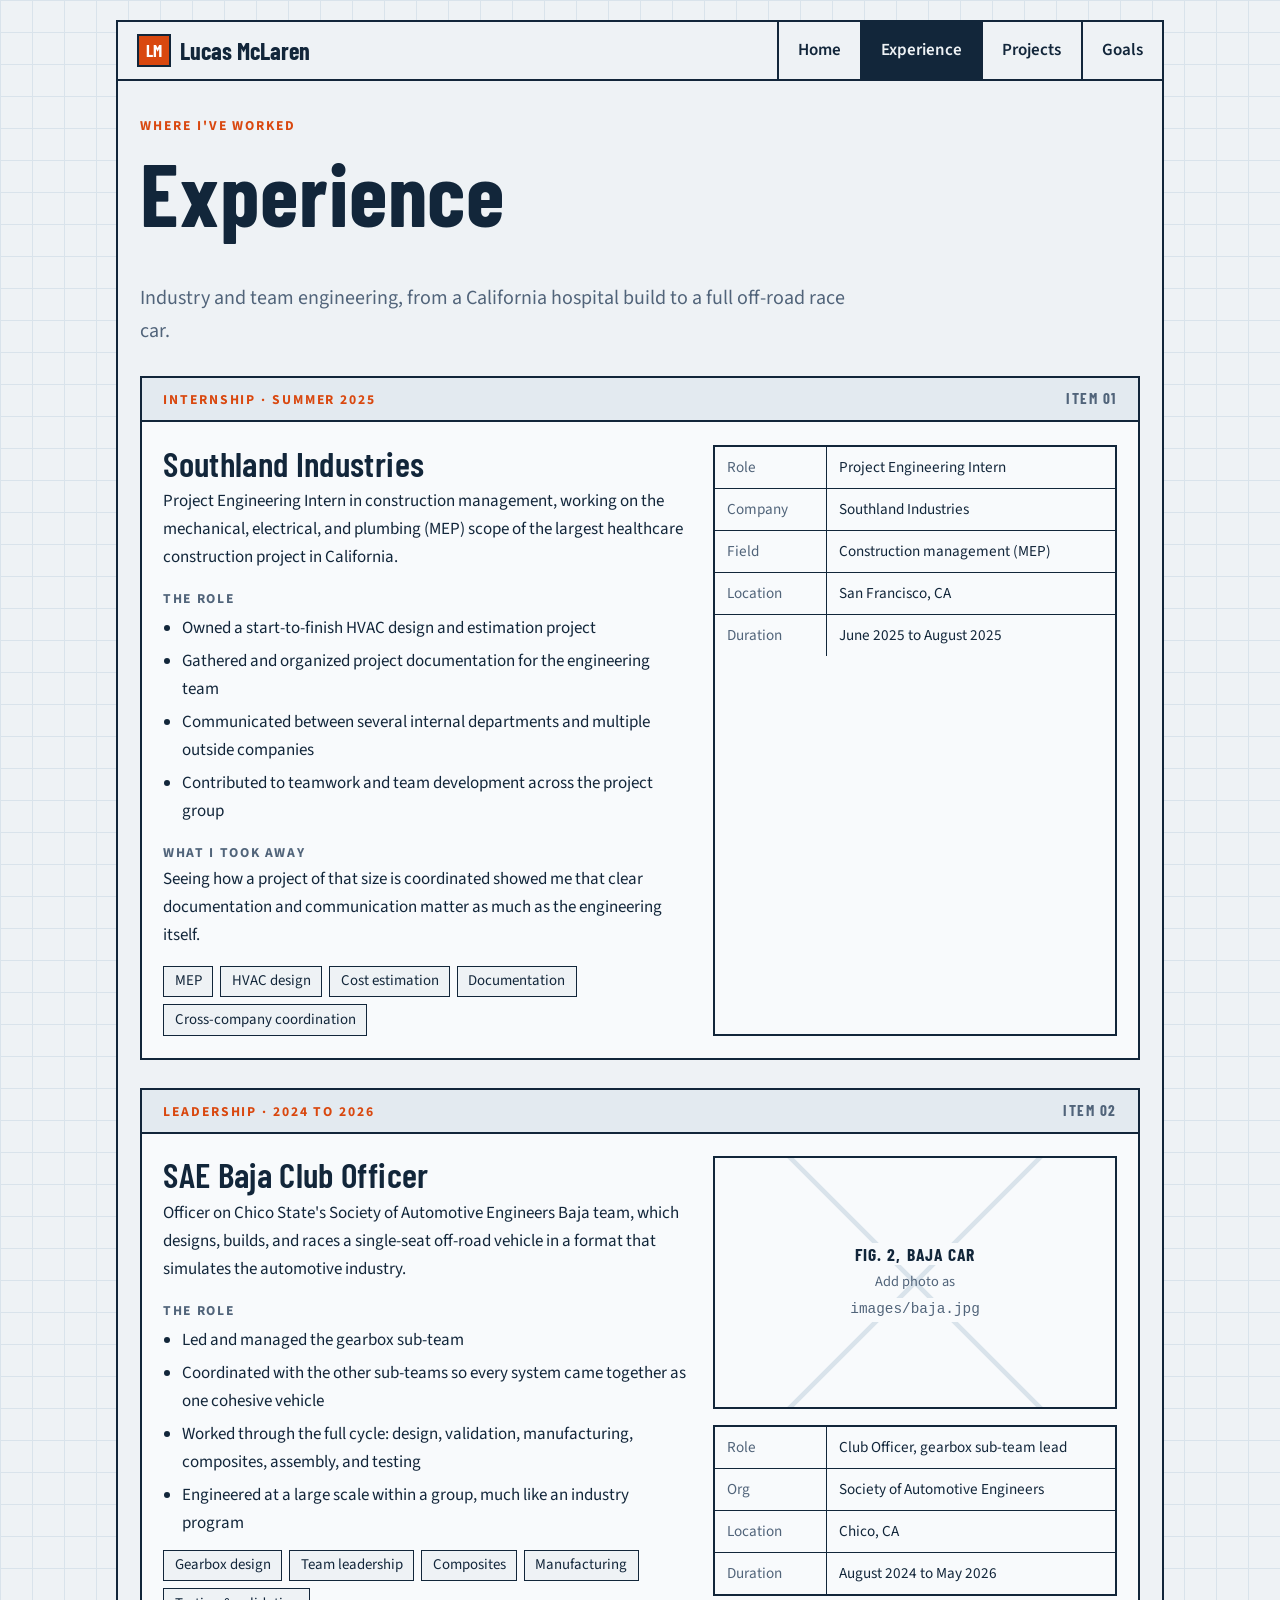
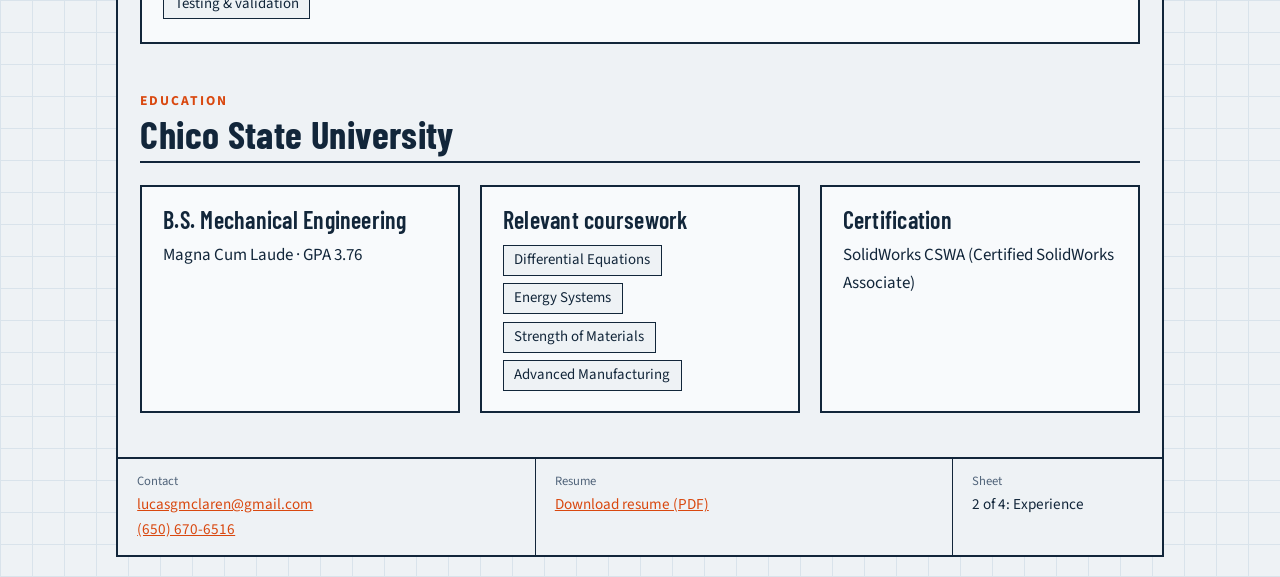
==== experience.html @ 58c28bf0 "Build portfolio site for GitHub Pages Unpack site to repo root, restructure pages to follow a hero/a" ====
<!DOCTYPE html>
<html lang="en">
<head>
<meta charset="utf-8">
<meta name="viewport" content="width=device-width, initial-scale=1">
<title>Experience | Lucas McLaren</title>
<meta name="description" content="Engineering experience of Lucas McLaren: Southland Industries project engineering internship and SAE Baja club officer.">
<link rel="preconnect" href="https://fonts.googleapis.com"><link rel="preconnect" href="https://fonts.gstatic.com" crossorigin>
<link href="https://fonts.googleapis.com/css2?family=Barlow+Condensed:wght@600;700&family=Source+Sans+3:wght@400;600;700&display=swap" rel="stylesheet">
<link rel="stylesheet" href="style.css">
</head>
<body><div class="sheet"><div class="frame">
<header class="top">
  <a class="brand" href="index.html"><span class="mark" aria-hidden="true">LM</span>Lucas McLaren</a>
  <nav aria-label="Main"><a href="index.html">Home</a><a href="experience.html" aria-current="page">Experience</a><a href="projects.html">Projects</a><a href="goals.html">Goals</a></nav>
</header>
<main>

<p class="eyebrow">Where I've worked</p>
<h1>Experience</h1>
<p class="lead">Industry and team engineering, from a California hospital build to a full off-road race car.</p>

<article class="entry">
  <div class="entry-head"><p class="eyebrow">Internship · Summer 2025</p><span class="no">ITEM 01</span></div>
  <div class="entry-body">
    <div>
      <h3>Southland Industries</h3>
      <p>Project Engineering Intern in construction management, working on the mechanical, electrical, and plumbing (MEP) scope of the largest healthcare construction project in California.</p>
      <p class="subhead">The role</p>
      <ul>
        <li>Owned a start-to-finish HVAC design and estimation project</li>
        <li>Gathered and organized project documentation for the engineering team</li>
        <li>Communicated between several internal departments and multiple outside companies</li>
        <li>Contributed to teamwork and team development across the project group</li>
      </ul>
      <p class="subhead">What I took away</p>
      <p>Seeing how a project of that size is coordinated showed me that clear documentation and communication matter as much as the engineering itself.</p>
      <ul class="chips"><li>MEP</li><li>HVAC design</li><li>Cost estimation</li><li>Documentation</li><li>Cross-company coordination</li></ul>
    </div>
    <dl class="titleblock">
      <div><dt>Role</dt><dd>Project Engineering Intern</dd></div>
      <div><dt>Company</dt><dd>Southland Industries</dd></div>
      <div><dt>Field</dt><dd>Construction management (MEP)</dd></div>
      <div><dt>Location</dt><dd>San Francisco, CA</dd></div>
      <div><dt>Duration</dt><dd>June 2025 to August 2025</dd></div>
    </dl>
  </div>
</article>

<article class="entry">
  <div class="entry-head"><p class="eyebrow">Leadership · 2024 to 2026</p><span class="no">ITEM 02</span></div>
  <div class="entry-body">
    <div>
      <h3>SAE Baja Club Officer</h3>
      <p>Officer on Chico State's Society of Automotive Engineers Baja team, which designs, builds, and races a single-seat off-road vehicle in a format that simulates the automotive industry.</p>
      <p class="subhead">The role</p>
      <ul>
        <li>Led and managed the gearbox sub-team</li>
        <li>Coordinated with the other sub-teams so every system came together as one cohesive vehicle</li>
        <li>Worked through the full cycle: design, validation, manufacturing, composites, assembly, and testing</li>
        <li>Engineered at a large scale within a group, much like an industry program</li>
      </ul>
      <ul class="chips"><li>Gearbox design</li><li>Team leadership</li><li>Composites</li><li>Manufacturing</li><li>Testing &amp; validation</li></ul>
    </div>
    <div>
      <figure class="fig wide">
        <img src="images/baja.jpg" alt="Chico State SAE Baja vehicle" onerror="this.closest('figure').classList.add('missing')">
        <figcaption class="empty"><b>FIG. 2, BAJA CAR</b>Add photo as <code>images/baja.jpg</code></figcaption>
      </figure>
      <dl class="titleblock" style="margin-top:1rem">
        <div><dt>Role</dt><dd>Club Officer, gearbox sub-team lead</dd></div>
        <div><dt>Org</dt><dd>Society of Automotive Engineers</dd></div>
        <div><dt>Location</dt><dd>Chico, CA</dd></div>
        <div><dt>Duration</dt><dd>August 2024 to May 2026</dd></div>
      </dl>
    </div>
  </div>
</article>

<section>
  <div class="section-head"><p class="eyebrow">Education</p><h2>Chico State University</h2></div>
  <div class="cols">
    <div class="card"><h3>B.S. Mechanical Engineering</h3><p>Magna Cum Laude · GPA 3.76</p></div>
    <div class="card"><h3>Relevant coursework</h3><ul class="chips"><li>Differential Equations</li><li>Energy Systems</li><li>Strength of Materials</li><li>Advanced Manufacturing</li></ul></div>
    <div class="card"><h3>Certification</h3><p>SolidWorks CSWA (Certified SolidWorks Associate)</p></div>
  </div>
</section>

</main>
<footer class="block">
  <div><small>Contact</small><a href="mailto:lucasgmclaren@gmail.com">lucasgmclaren@gmail.com</a><br><a href="tel:+16506706516">(650) 670-6516</a></div>
  <div><small>Resume</small><a href="assets/Lucas_McLaren_Resume_2026.pdf" download>Download resume (PDF)</a></div>
  <div><small>Sheet</small>2 of 4: Experience</div>
</footer>
</div></div></body>
</html>
---- style.css ----
/* Lucas McLaren portfolio: drafting-sheet theme */
:root{
  --paper:#eef2f5; --grid:#d9e3eb; --ink:#12263a; --muted:#51647a;
  --accent:#d9480f; --accent-ink:#ffffff; --line:#12263a; --panel:#f8fafc; --soft:#e3eaf0;
}
@media (prefers-color-scheme: dark){
  :root{--paper:#0f1c2b; --grid:#172a3d; --ink:#e6edf4; --muted:#9db0c4;
    --accent:#ff8a4c; --accent-ink:#10202f; --line:#6f8aa6; --panel:#14263a; --soft:#1a3149;}
}
*{box-sizing:border-box}
html{scroll-behavior:smooth}
body{
  margin:0; color:var(--ink); background-color:var(--paper);
  background-image:linear-gradient(var(--grid) 1px,transparent 1px),linear-gradient(90deg,var(--grid) 1px,transparent 1px);
  background-size:32px 32px;
  font:17px/1.65 "Source Sans 3","Segoe UI",system-ui,sans-serif;
}
img{max-width:100%;display:block}
h1,h2,h3{font-family:"Barlow Condensed","Arial Narrow",Impact,sans-serif;line-height:1.05;margin:0 0 .5em;letter-spacing:.01em}
h1{font-size:clamp(3rem,9vw,5.5rem);font-weight:700}
h2{font-size:clamp(1.8rem,4vw,2.4rem);font-weight:700}
h3{font-size:1.5rem;font-weight:600}
p{margin:0 0 1em}
a{color:var(--accent)}
a:focus-visible,button:focus-visible{outline:3px solid var(--accent);outline-offset:3px}

/* Sheet frame */
.sheet{max-width:1080px;margin:1.25rem auto;padding:0 1rem}
.frame{background:var(--paper);border:2px solid var(--line)}
header.top{display:flex;flex-wrap:wrap;justify-content:space-between;align-items:stretch;border-bottom:2px solid var(--line)}
header.top .brand{display:flex;align-items:center;gap:.6rem;font:700 1.5rem "Barlow Condensed",Impact,sans-serif;padding:.6rem 1.2rem;text-decoration:none;color:var(--ink)}
.mark{display:inline-grid;place-items:center;width:2.1rem;height:2.1rem;border:2px solid var(--line);background:var(--accent);color:var(--accent-ink);font-size:1.05rem;letter-spacing:.02em}
nav{display:flex;flex-wrap:wrap}
nav a{display:flex;align-items:center;padding:.9rem 1.2rem;text-decoration:none;color:var(--ink);border-left:2px solid var(--line);font-weight:600}
nav a:hover{background:var(--soft)}
nav a[aria-current="page"]{background:var(--ink);color:var(--paper)}
main{padding:2.25rem 1.4rem 2.75rem}

/* Labels */
.eyebrow{font:700 .85rem/1.3 "Source Sans 3",system-ui,sans-serif;letter-spacing:.14em;text-transform:uppercase;color:var(--accent);margin:0 0 .7rem}
.lead{font-size:1.25rem;max-width:36em;color:var(--muted)}

/* Hero */
.hero{display:grid;gap:2.25rem;grid-template-columns:1.45fr 1fr;align-items:start}
.badges{display:flex;flex-wrap:wrap;gap:.5rem;padding:0;margin:1.2rem 0 0;list-style:none}
.badges li{border:2px solid var(--line);background:var(--panel);padding:.25rem .75rem;font-weight:600;font-size:.95rem}
.stats{display:grid;grid-template-columns:repeat(3,1fr);margin-top:1.6rem;border:2px solid var(--line);background:var(--panel)}
.stat{padding:.9rem 1rem;border-right:1px solid var(--line)}
.stat:last-child{border-right:0}
.stat small{display:block;color:var(--muted);font-size:.85rem;text-transform:uppercase;letter-spacing:.08em}
.stat strong{display:block;font:700 2rem/1.1 "Barlow Condensed",Impact,sans-serif}
.actions{display:flex;flex-wrap:wrap;gap:.7rem;margin-top:1.6rem}
.btn{display:inline-block;padding:.7rem 1.3rem;background:var(--accent);color:var(--accent-ink);font-weight:700;text-decoration:none;border:2px solid var(--line)}
.btn:hover{background:var(--ink);color:var(--paper)}
.btn.ghost{background:var(--panel);color:var(--ink)}
.btn.ghost:hover{background:var(--ink);color:var(--paper)}

/* Figures: photo if present, labeled drafting frame if not */
figure.fig{margin:0;border:2px solid var(--line);background:var(--panel);position:relative;overflow:hidden}
figure.fig img{width:100%;height:100%;object-fit:cover}
figure.fig.portrait{aspect-ratio:4/5}
figure.fig.wide{aspect-ratio:16/10}
figure.fig .empty{display:none}
figure.fig.missing img{display:none}
figure.fig.missing .empty{position:absolute;inset:0;display:flex;flex-direction:column;align-items:center;justify-content:center;gap:.3rem;text-align:center;color:var(--muted);font-size:.9rem;padding:1rem;
  background-image:linear-gradient(45deg,transparent 49.4%,var(--grid) 49.6%,var(--grid) 50.4%,transparent 50.6%),linear-gradient(-45deg,transparent 49.4%,var(--grid) 49.6%,var(--grid) 50.4%,transparent 50.6%)}
figure.fig.missing .empty b{font:700 1.1rem "Barlow Condensed",Impact,sans-serif;color:var(--ink);letter-spacing:.06em;background:var(--panel);padding:0 .4rem}
figure.fig.missing .empty code{background:var(--panel);padding:0 .4rem}
.fig-row{display:grid;grid-template-columns:1fr 1fr;gap:1rem}

/* Sections */
section{margin-top:3rem}
.section-head{border-bottom:2px solid var(--line);padding-bottom:.4rem;margin-bottom:1.4rem}
.section-head h2{margin:0}
.section-head .eyebrow{margin-bottom:.3rem}
.prose{max-width:46em}
.prose p{font-size:1.05rem}
.cols{display:grid;gap:1.25rem;grid-template-columns:repeat(auto-fit,minmax(260px,1fr))}
.card{border:2px solid var(--line);background:var(--panel);padding:1.2rem 1.3rem}
.card h3{margin-bottom:.6rem}
ul{padding-left:1.2rem;margin:.4rem 0}
li{margin:.3rem 0}
.chips{display:flex;flex-wrap:wrap;gap:.45rem;padding:0;margin:.8rem 0 0;list-style:none}
.chips li{border:1.5px solid var(--line);padding:.15rem .65rem;background:var(--paper);margin:0;font-size:.93rem}
.interests{margin-top:1.4rem}

/* Project / role entries */
.entry{border:2px solid var(--line);background:var(--panel);margin-top:1.75rem}
.entry-head{display:flex;flex-wrap:wrap;justify-content:space-between;align-items:baseline;gap:.5rem 1rem;padding:.7rem 1.3rem;border-bottom:2px solid var(--line);background:var(--soft)}
.entry-head .eyebrow{margin:0}
.entry-head .no{font:700 .95rem "Barlow Condensed",Impact,sans-serif;color:var(--muted);letter-spacing:.1em}
.entry-body{display:grid;grid-template-columns:1.3fr 1fr;gap:1.6rem;padding:1.4rem 1.3rem}
.entry-body.solo{grid-template-columns:1fr}
.entry h3{font-size:clamp(1.7rem,3.5vw,2.2rem);margin-bottom:.35rem}
.award{display:inline-block;background:var(--accent);color:var(--accent-ink);font-weight:700;font-size:.85rem;letter-spacing:.06em;text-transform:uppercase;padding:.15rem .6rem;border:2px solid var(--line);margin-bottom:.8rem}
.subhead{font:700 .85rem "Source Sans 3",system-ui,sans-serif;letter-spacing:.12em;text-transform:uppercase;color:var(--muted);margin:1.1rem 0 .2rem}

/* Key-value block (title block) */
.titleblock{border:2px solid var(--line);background:var(--panel);font-size:.95rem;margin:0}
.titleblock div{display:grid;grid-template-columns:7rem 1fr;border-bottom:1px solid var(--line)}
.titleblock div:last-child{border-bottom:0}
.titleblock dt,.titleblock dd{margin:0;padding:.5rem .7rem}
.titleblock dt{color:var(--muted);border-right:1px solid var(--line)}

/* Contact band */
.connect{border:2px solid var(--line);background:var(--ink);color:var(--paper);padding:2rem 1.6rem}
.connect h2{color:var(--paper)}
.connect p{color:var(--paper);opacity:.85;max-width:40em}
.connect .btn.ghost{background:transparent;color:var(--paper);border-color:var(--paper)}
.connect .btn.ghost:hover{background:var(--paper);color:var(--ink)}

footer.block{display:grid;grid-template-columns:2fr 2fr 1fr;border-top:2px solid var(--line);font-size:.95rem}
footer.block div{padding:.8rem 1.2rem;border-right:1px solid var(--line)}
footer.block div:last-child{border-right:0}
footer.block small{display:block;color:var(--muted)}

@media (max-width:820px){
  .hero,.entry-body{grid-template-columns:1fr}
  .hero figure{max-width:340px}
}
@media (max-width:760px){
  main{padding:1.6rem 1rem 2rem}
  header.top .brand{width:100%}
  nav{width:100%}
  nav a{border-left:0;border-top:2px solid var(--line);flex:1;justify-content:center;padding:.75rem .5rem}
  nav a+a{border-left:2px solid var(--line)}
  .stats{grid-template-columns:1fr}
  .stat{border-right:0;border-bottom:1px solid var(--line)}
  .stat:last-child{border-bottom:0}
  .fig-row{grid-template-columns:1fr}
  footer.block{grid-template-columns:1fr}
  footer.block div{border-right:0;border-bottom:1px solid var(--line)}
}
@media (prefers-reduced-motion:reduce){html{scroll-behavior:auto}}
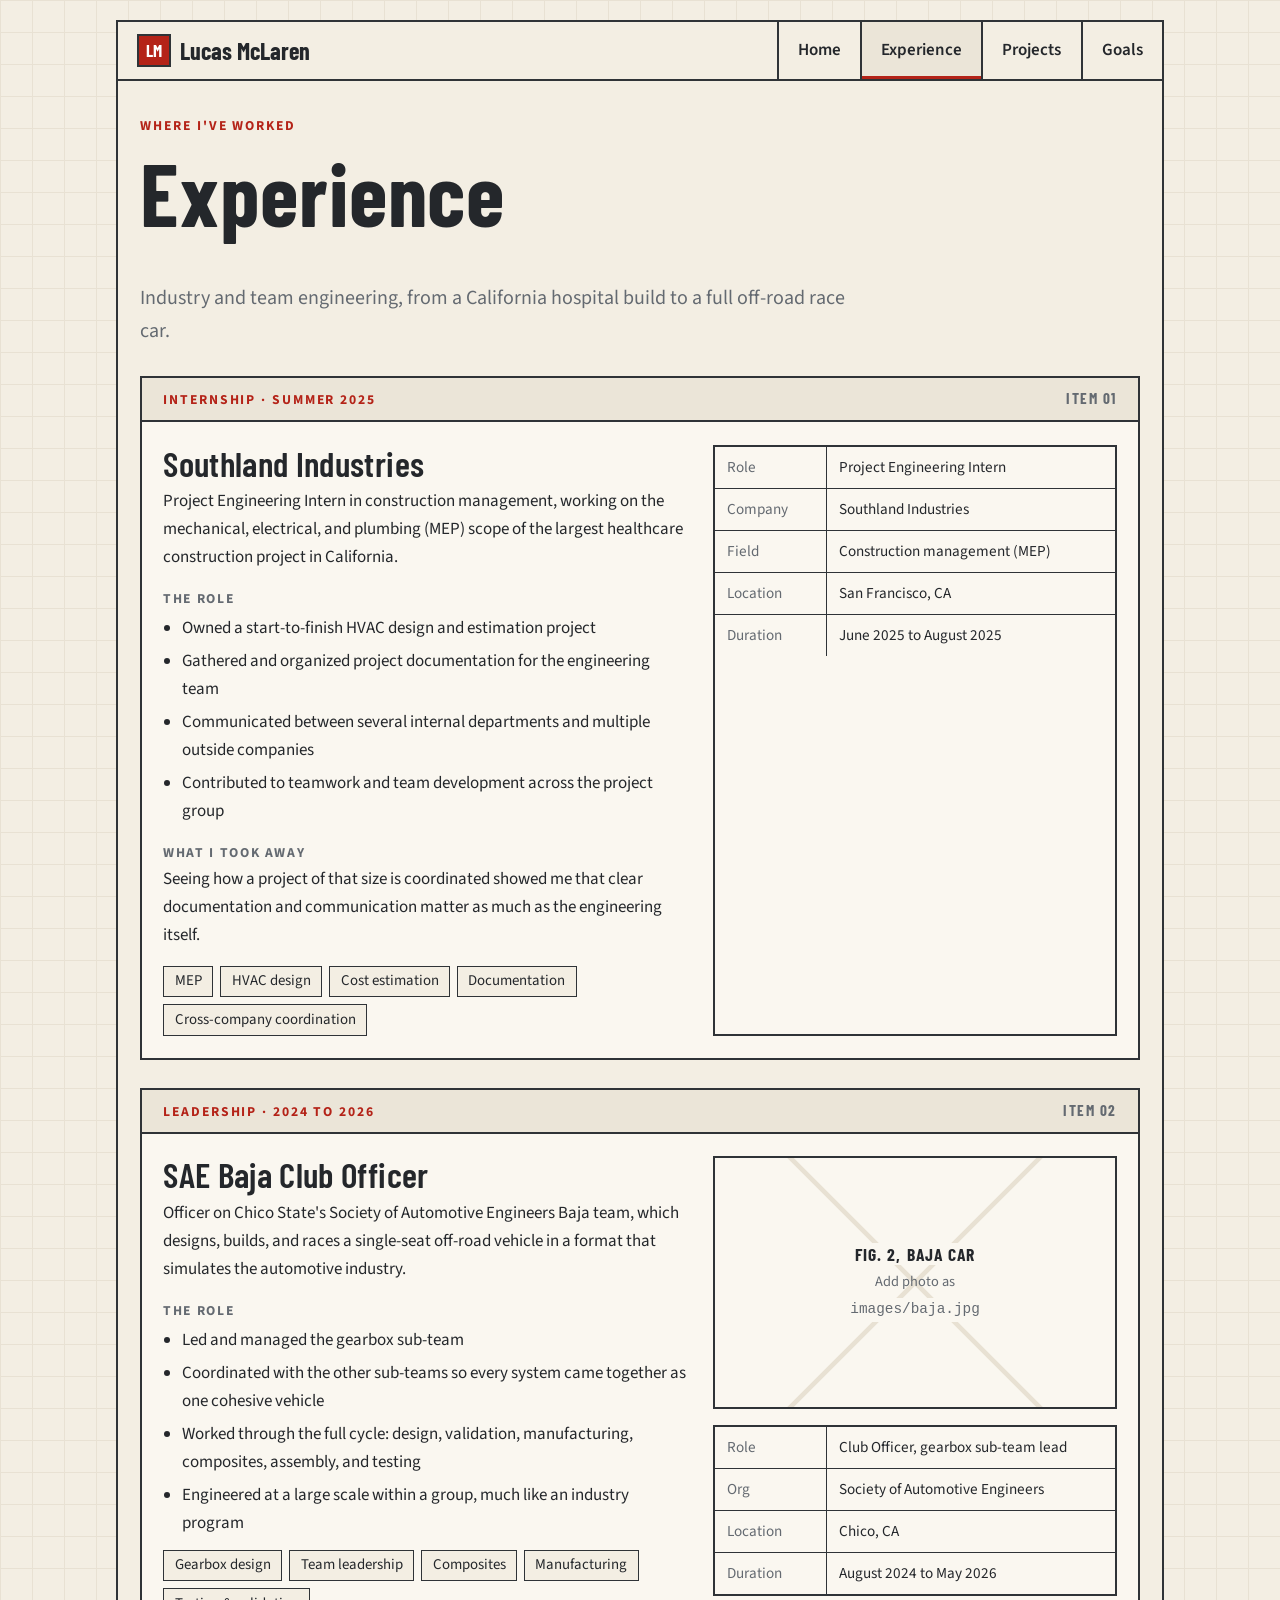
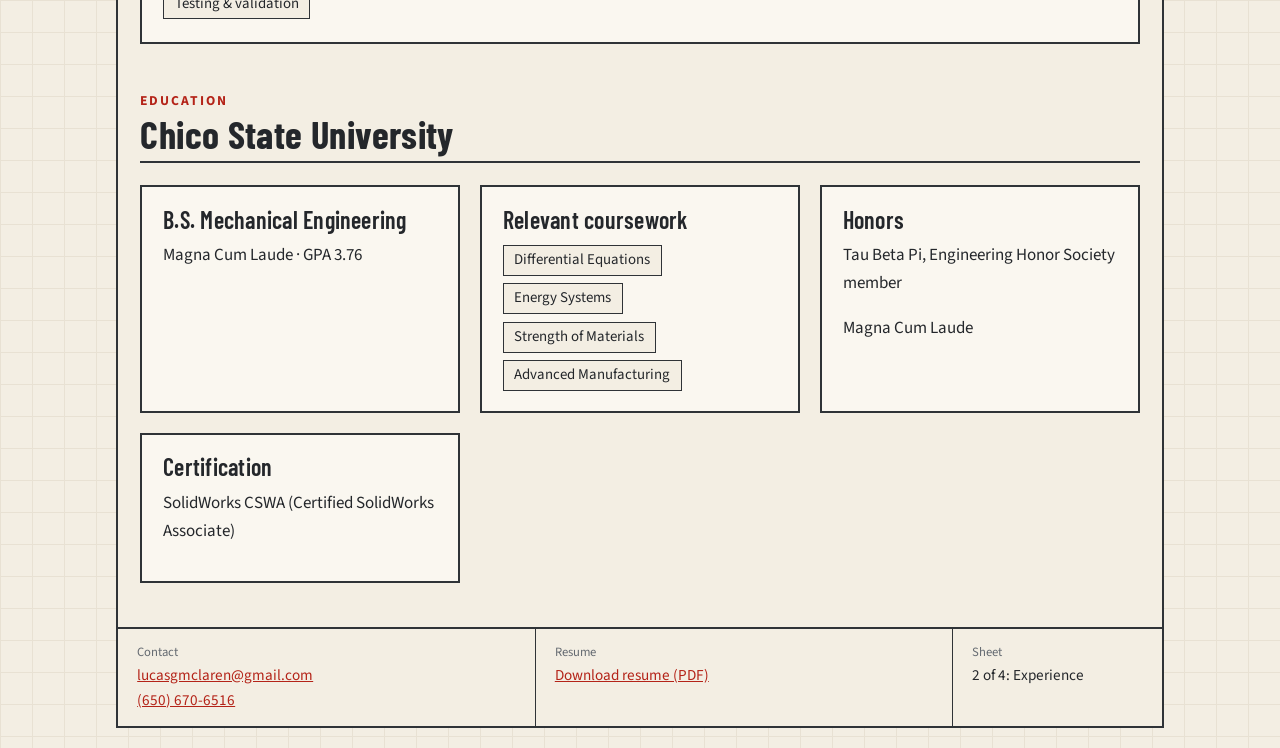
==== commit 1c1adeb6: "Add Tau Beta Pi Engineering Honor Society membership Co-Authored-By: Claude Opus 5.5 <noreply@anthro" ====
--- a/experience.html
+++ b/experience.html
@@ -82,6 +82,7 @@
   <div class="cols">
     <div class="card"><h3>B.S. Mechanical Engineering</h3><p>Magna Cum Laude · GPA 3.76</p></div>
     <div class="card"><h3>Relevant coursework</h3><ul class="chips"><li>Differential Equations</li><li>Energy Systems</li><li>Strength of Materials</li><li>Advanced Manufacturing</li></ul></div>
+    <div class="card"><h3>Honors</h3><p>Tau Beta Pi, Engineering Honor Society member</p><p>Magna Cum Laude</p></div>
     <div class="card"><h3>Certification</h3><p>SolidWorks CSWA (Certified SolidWorks Associate)</p></div>
   </div>
 </section>
--- a/style.css
+++ b/style.css
@@ -1,11 +1,8 @@
 /* Lucas McLaren portfolio: drafting-sheet theme */
 :root{
-  --paper:#eef2f5; --grid:#d9e3eb; --ink:#12263a; --muted:#51647a;
-  --accent:#d9480f; --accent-ink:#ffffff; --line:#12263a; --panel:#f8fafc; --soft:#e3eaf0;
-}
-@media (prefers-color-scheme: dark){
-  :root{--paper:#0f1c2b; --grid:#172a3d; --ink:#e6edf4; --muted:#9db0c4;
-    --accent:#ff8a4c; --accent-ink:#10202f; --line:#6f8aa6; --panel:#14263a; --soft:#1a3149;}
+  color-scheme:light;
+  --paper:#f3eee3; --grid:#e8e1d3; --ink:#24272b; --muted:#646a71;
+  --accent:#b42318; --accent-ink:#ffffff; --line:#2f3337; --panel:#faf7f0; --soft:#ebe5d8;
 }
 *{box-sizing:border-box}
 html{scroll-behavior:smooth}
@@ -33,7 +30,7 @@
 nav{display:flex;flex-wrap:wrap}
 nav a{display:flex;align-items:center;padding:.9rem 1.2rem;text-decoration:none;color:var(--ink);border-left:2px solid var(--line);font-weight:600}
 nav a:hover{background:var(--soft)}
-nav a[aria-current="page"]{background:var(--ink);color:var(--paper)}
+nav a[aria-current="page"]{background:var(--soft);color:var(--ink);box-shadow:inset 0 -3px 0 var(--accent)}
 main{padding:2.25rem 1.4rem 2.75rem}
 
 /* Labels */
@@ -44,7 +41,7 @@
 .hero{display:grid;gap:2.25rem;grid-template-columns:1.45fr 1fr;align-items:start}
 .badges{display:flex;flex-wrap:wrap;gap:.5rem;padding:0;margin:1.2rem 0 0;list-style:none}
 .badges li{border:2px solid var(--line);background:var(--panel);padding:.25rem .75rem;font-weight:600;font-size:.95rem}
-.stats{display:grid;grid-template-columns:repeat(3,1fr);margin-top:1.6rem;border:2px solid var(--line);background:var(--panel)}
+.stats{display:inline-grid;grid-auto-flow:column;margin-top:1.6rem;border:2px solid var(--line);background:var(--panel)}
 .stat{padding:.9rem 1rem;border-right:1px solid var(--line)}
 .stat:last-child{border-right:0}
 .stat small{display:block;color:var(--muted);font-size:.85rem;text-transform:uppercase;letter-spacing:.08em}
@@ -103,11 +100,8 @@
 .titleblock dt{color:var(--muted);border-right:1px solid var(--line)}
 
 /* Contact band */
-.connect{border:2px solid var(--line);background:var(--ink);color:var(--paper);padding:2rem 1.6rem}
-.connect h2{color:var(--paper)}
-.connect p{color:var(--paper);opacity:.85;max-width:40em}
-.connect .btn.ghost{background:transparent;color:var(--paper);border-color:var(--paper)}
-.connect .btn.ghost:hover{background:var(--paper);color:var(--ink)}
+.connect{border:2px solid var(--line);background:var(--soft);padding:2rem 1.6rem}
+.connect p{color:var(--muted);max-width:40em}
 
 footer.block{display:grid;grid-template-columns:2fr 2fr 1fr;border-top:2px solid var(--line);font-size:.95rem}
 footer.block div{padding:.8rem 1.2rem;border-right:1px solid var(--line)}
@@ -124,7 +118,6 @@
   nav{width:100%}
   nav a{border-left:0;border-top:2px solid var(--line);flex:1;justify-content:center;padding:.75rem .5rem}
   nav a+a{border-left:2px solid var(--line)}
-  .stats{grid-template-columns:1fr}
   .stat{border-right:0;border-bottom:1px solid var(--line)}
   .stat:last-child{border-bottom:0}
   .fig-row{grid-template-columns:1fr}
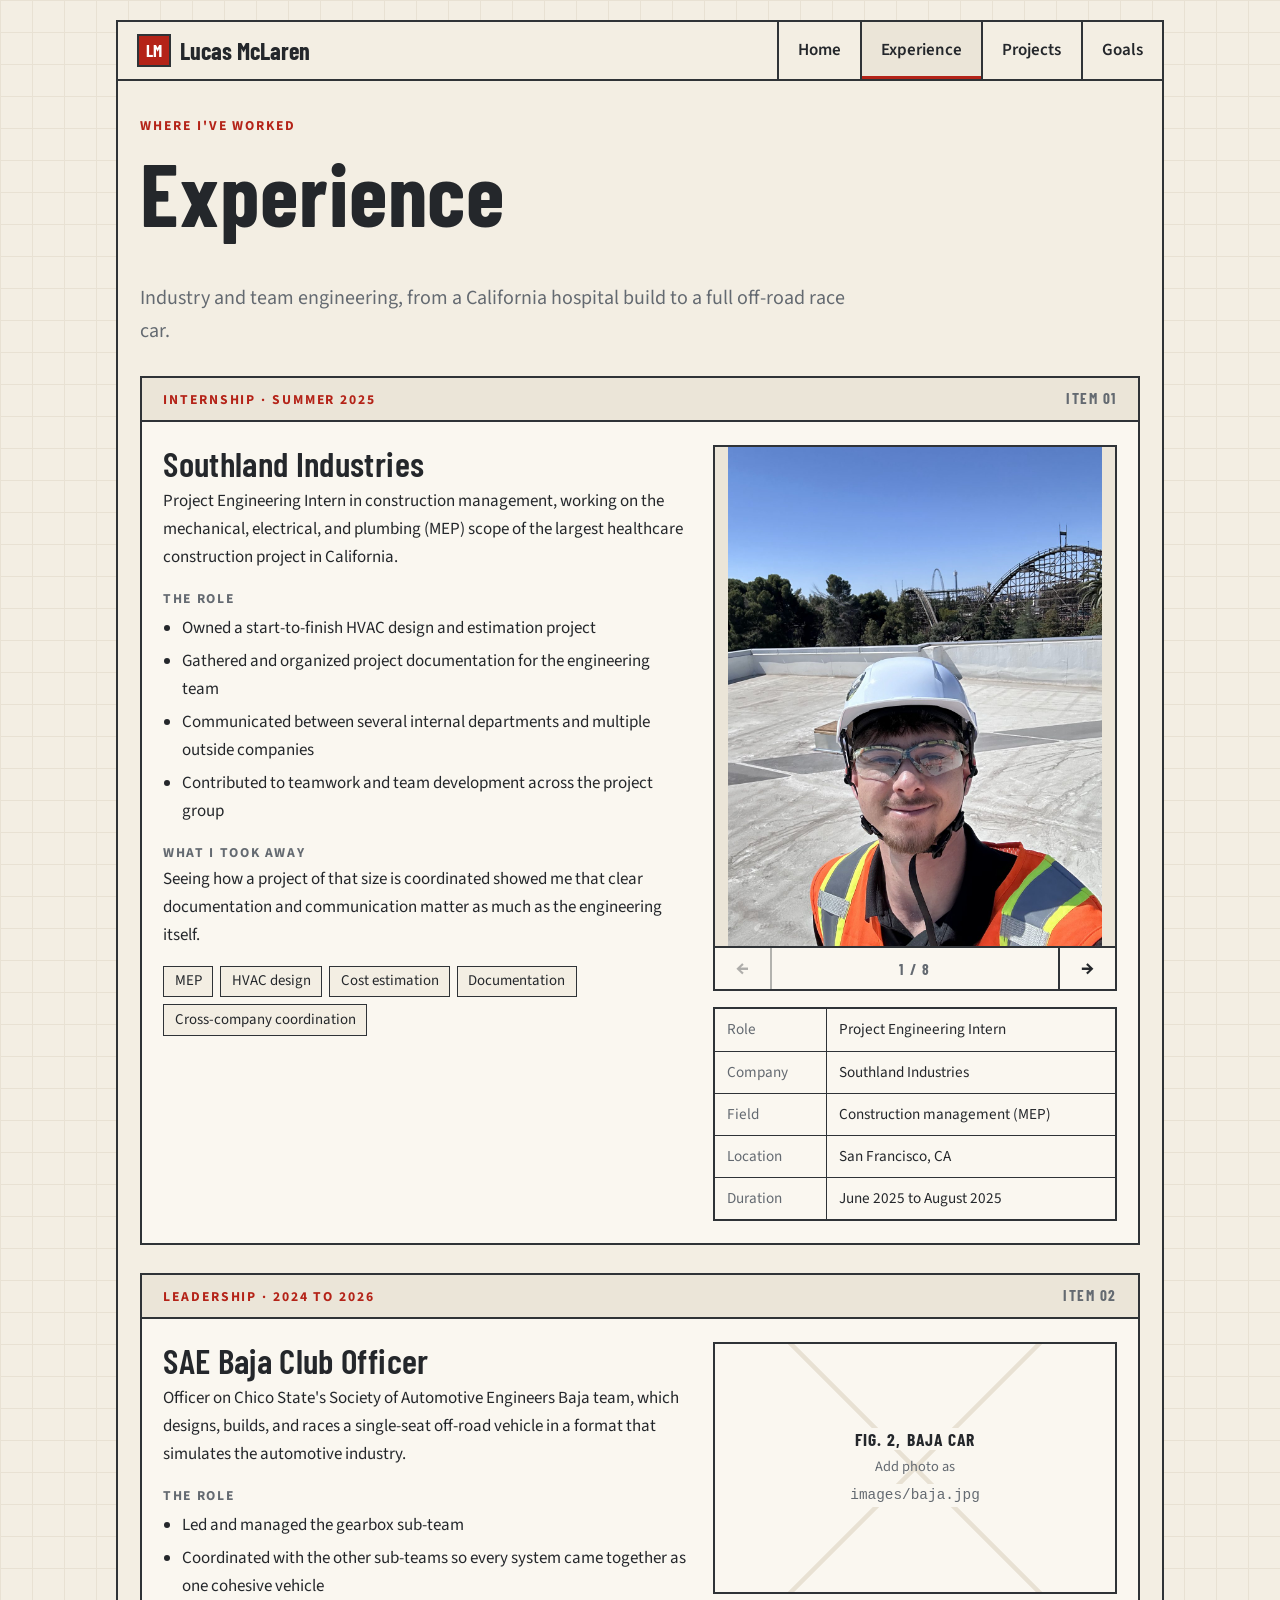
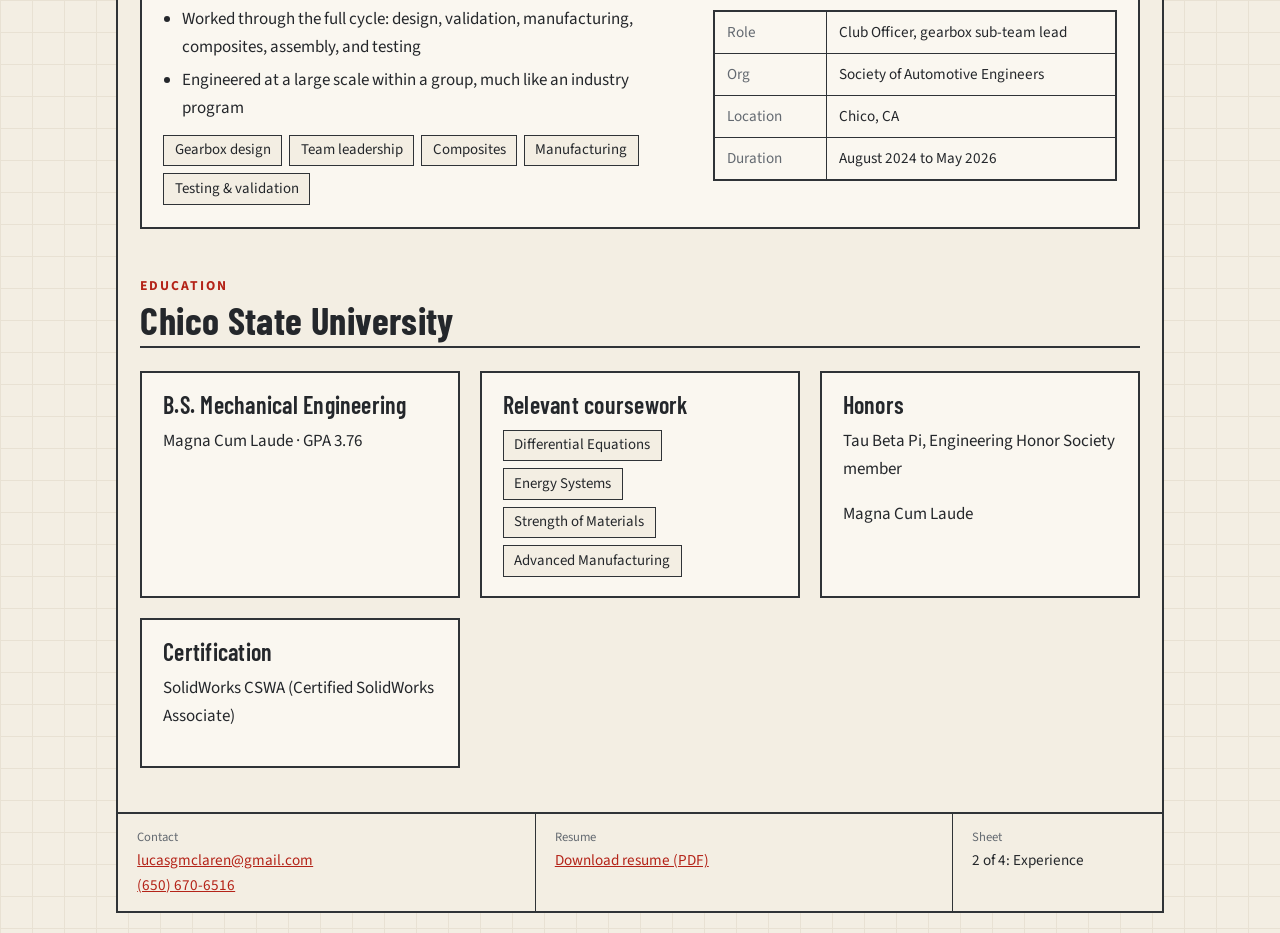
==== commit f50b7326: "Add graduation headshot and internship photo/video carousel Photos converted from HEIC to resized JP" ====
--- a/experience.html
+++ b/experience.html
@@ -37,13 +37,32 @@
       <p>Seeing how a project of that size is coordinated showed me that clear documentation and communication matter as much as the engineering itself.</p>
       <ul class="chips"><li>MEP</li><li>HVAC design</li><li>Cost estimation</li><li>Documentation</li><li>Cross-company coordination</li></ul>
     </div>
-    <dl class="titleblock">
+    <div>
+    <div class="carousel" aria-roledescription="carousel" aria-label="Internship photos and videos">
+      <div class="carousel-track" tabindex="0">
+        <figure class="slide"><img src="images/intern/headshot.jpg" alt="Lucas in hard hat and safety vest on a job-site roof" loading="lazy"></figure>
+        <figure class="slide"><img src="images/intern/equipment.jpg" alt="Mechanical equipment installed on site" loading="lazy"></figure>
+        <figure class="slide"><img src="images/intern/equipment-2.jpg" alt="Heavy equipment on the job site" loading="lazy"></figure>
+        <figure class="slide"><img src="images/intern/field-friends.jpg" alt="Lucas with fellow interns on the job site" loading="lazy"></figure>
+        <figure class="slide"><img src="images/intern/field-mockup.jpg" alt="Full-scale mockup on the job site" loading="lazy"></figure>
+        <figure class="slide"><img src="images/intern/office.jpg" alt="Project office workspace" loading="lazy"></figure>
+        <figure class="slide"><video src="images/intern/walkthru.mp4" poster="images/intern/walkthru-poster.jpg" muted playsinline loop controls preload="none" aria-label="Job-site walkthrough video, no sound"></video></figure>
+        <figure class="slide"><video src="images/intern/walkthru-roof.mp4" poster="images/intern/walkthru-roof-poster.jpg" muted playsinline loop controls preload="none" aria-label="Rooftop walkthrough video, no sound"></video></figure>
+      </div>
+      <div class="carousel-bar">
+        <button class="carousel-btn" data-dir="-1" aria-label="Previous photo">&#8592;</button>
+        <span class="carousel-count" aria-live="polite">1 / 8</span>
+        <button class="carousel-btn" data-dir="1" aria-label="Next photo">&#8594;</button>
+      </div>
+    </div>
+    <dl class="titleblock" style="margin-top:1rem">
       <div><dt>Role</dt><dd>Project Engineering Intern</dd></div>
       <div><dt>Company</dt><dd>Southland Industries</dd></div>
       <div><dt>Field</dt><dd>Construction management (MEP)</dd></div>
       <div><dt>Location</dt><dd>San Francisco, CA</dd></div>
       <div><dt>Duration</dt><dd>June 2025 to August 2025</dd></div>
     </dl>
+    </div>
   </div>
 </article>
 
@@ -93,5 +112,7 @@
   <div><small>Resume</small><a href="assets/Lucas_McLaren_Resume_2026.pdf" download>Download resume (PDF)</a></div>
   <div><small>Sheet</small>2 of 4: Experience</div>
 </footer>
-</div></div></body>
+</div></div>
+<script src="carousel.js" defer></script>
+</body>
 </html>
--- a/style.css
+++ b/style.css
@@ -125,3 +125,19 @@
   footer.block div{border-right:0;border-bottom:1px solid var(--line)}
 }
 @media (prefers-reduced-motion:reduce){html{scroll-behavior:auto}}
+
+/* Photo carousel */
+.carousel{border:2px solid var(--line);background:var(--panel)}
+.carousel-track{display:flex;overflow-x:auto;scroll-snap-type:x mandatory;scroll-behavior:smooth;scrollbar-width:none;aspect-ratio:4/5;background:var(--soft)}
+.carousel-track::-webkit-scrollbar{display:none}
+.carousel-track:focus-visible{outline:3px solid var(--accent);outline-offset:-3px}
+.slide{flex:0 0 100%;margin:0;scroll-snap-align:center;display:flex;align-items:center;justify-content:center}
+.slide img,.slide video{width:100%;height:100%;object-fit:contain;display:block;background:var(--soft)}
+.carousel-bar{display:flex;align-items:center;justify-content:space-between;border-top:2px solid var(--line)}
+.carousel-btn{font:700 1.3rem/1 "Source Sans 3",system-ui,sans-serif;background:var(--panel);color:var(--ink);border:0;padding:.65rem 1.3rem;cursor:pointer}
+.carousel-btn:first-child{border-right:2px solid var(--line)}
+.carousel-btn:last-child{border-left:2px solid var(--line)}
+.carousel-btn:hover{background:var(--accent);color:var(--accent-ink)}
+.carousel-btn:disabled{opacity:.35;cursor:default;background:var(--panel);color:var(--ink)}
+.carousel-count{font:700 .95rem "Barlow Condensed",Impact,sans-serif;letter-spacing:.12em;color:var(--muted)}
+@media (prefers-reduced-motion:reduce){.carousel-track{scroll-behavior:auto}}
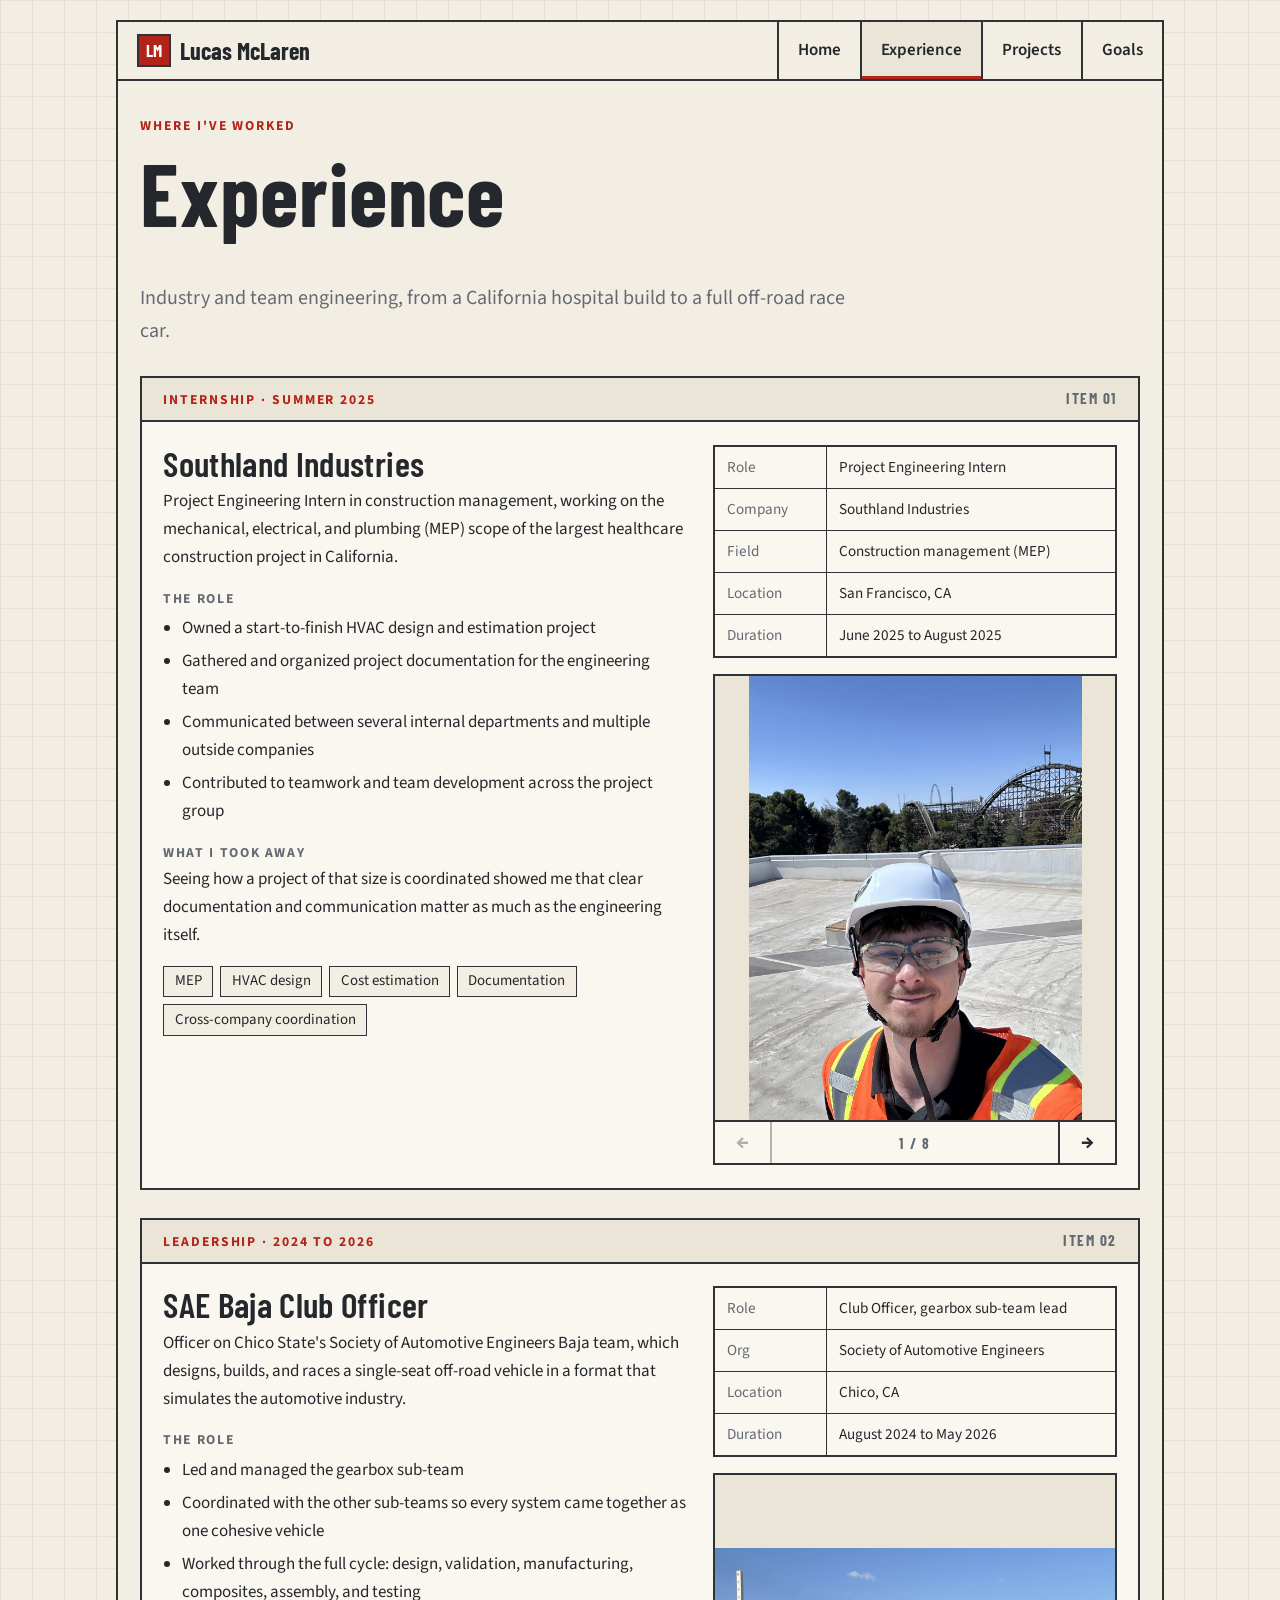
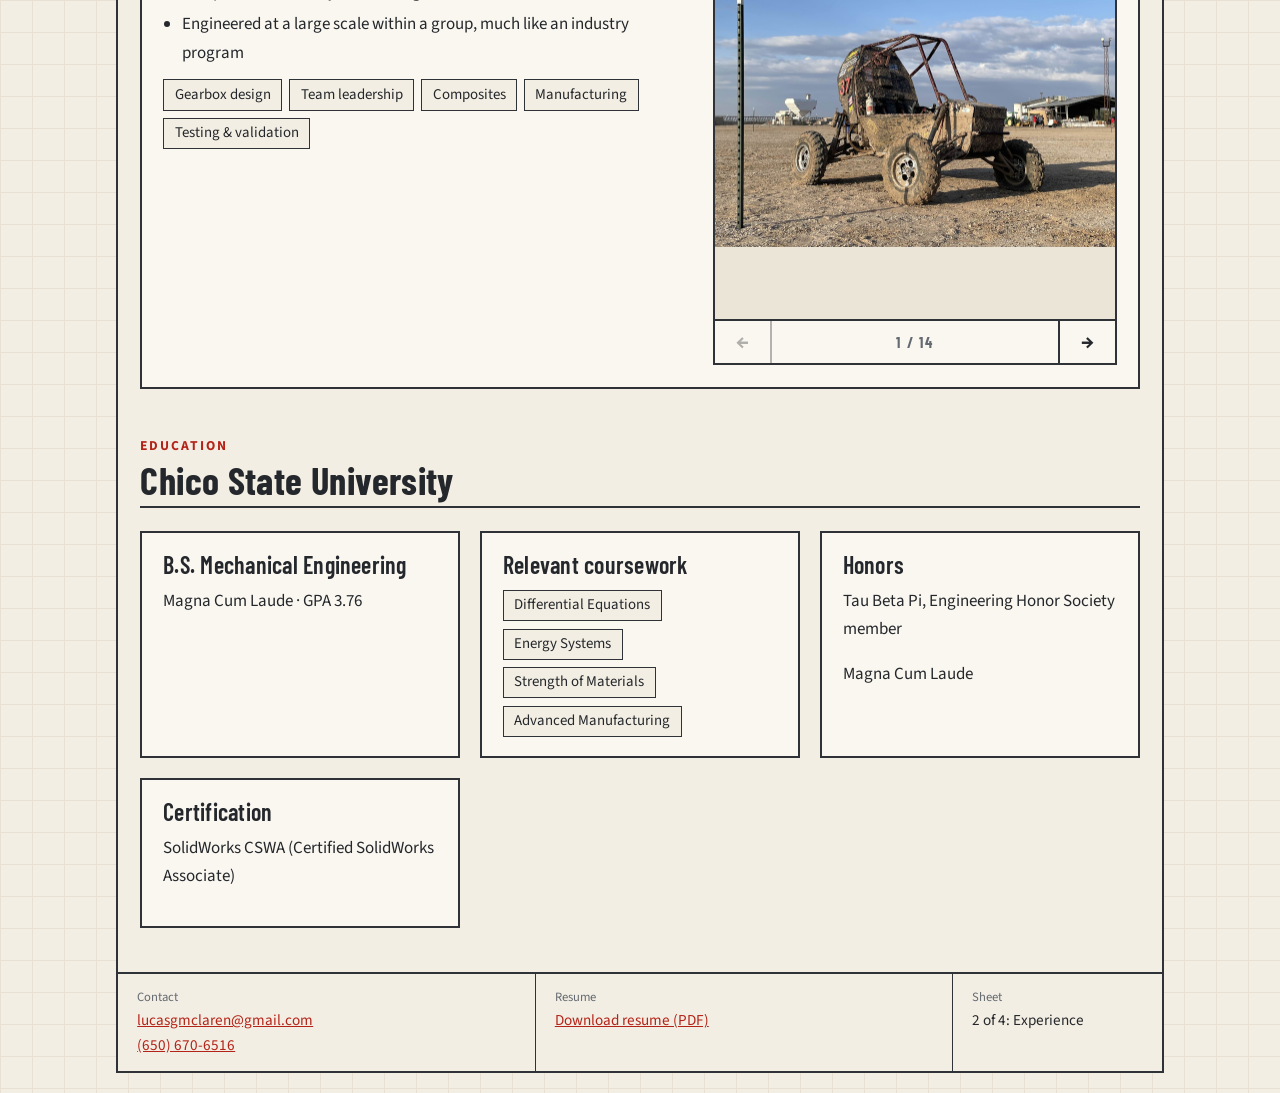
==== commit 4b12c29b: "Add SAE Baja carousel; details table above carousels; slightly smaller frame Co-Authored-By: Claude " ====
--- a/experience.html
+++ b/experience.html
@@ -38,7 +38,14 @@
       <ul class="chips"><li>MEP</li><li>HVAC design</li><li>Cost estimation</li><li>Documentation</li><li>Cross-company coordination</li></ul>
     </div>
     <div>
-    <div class="carousel" aria-roledescription="carousel" aria-label="Internship photos and videos">
+    <dl class="titleblock">
+      <div><dt>Role</dt><dd>Project Engineering Intern</dd></div>
+      <div><dt>Company</dt><dd>Southland Industries</dd></div>
+      <div><dt>Field</dt><dd>Construction management (MEP)</dd></div>
+      <div><dt>Location</dt><dd>San Francisco, CA</dd></div>
+      <div><dt>Duration</dt><dd>June 2025 to August 2025</dd></div>
+    </dl>
+    <div class="carousel" style="margin-top:1rem" aria-roledescription="carousel" aria-label="Internship photos and videos">
       <div class="carousel-track" tabindex="0">
         <figure class="slide"><img src="images/intern/headshot.jpg" alt="Lucas in hard hat and safety vest on a job-site roof" loading="lazy"></figure>
         <figure class="slide"><img src="images/intern/equipment.jpg" alt="Mechanical equipment installed on site" loading="lazy"></figure>
@@ -55,13 +62,6 @@
         <button class="carousel-btn" data-dir="1" aria-label="Next photo">&#8594;</button>
       </div>
     </div>
-    <dl class="titleblock" style="margin-top:1rem">
-      <div><dt>Role</dt><dd>Project Engineering Intern</dd></div>
-      <div><dt>Company</dt><dd>Southland Industries</dd></div>
-      <div><dt>Field</dt><dd>Construction management (MEP)</dd></div>
-      <div><dt>Location</dt><dd>San Francisco, CA</dd></div>
-      <div><dt>Duration</dt><dd>June 2025 to August 2025</dd></div>
-    </dl>
     </div>
   </div>
 </article>
@@ -82,16 +82,35 @@
       <ul class="chips"><li>Gearbox design</li><li>Team leadership</li><li>Composites</li><li>Manufacturing</li><li>Testing &amp; validation</li></ul>
     </div>
     <div>
-      <figure class="fig wide">
-        <img src="images/baja.jpg" alt="Chico State SAE Baja vehicle" onerror="this.closest('figure').classList.add('missing')">
-        <figcaption class="empty"><b>FIG. 2, BAJA CAR</b>Add photo as <code>images/baja.jpg</code></figcaption>
-      </figure>
-      <dl class="titleblock" style="margin-top:1rem">
+      <dl class="titleblock">
         <div><dt>Role</dt><dd>Club Officer, gearbox sub-team lead</dd></div>
         <div><dt>Org</dt><dd>Society of Automotive Engineers</dd></div>
         <div><dt>Location</dt><dd>Chico, CA</dd></div>
         <div><dt>Duration</dt><dd>August 2024 to May 2026</dd></div>
       </dl>
+      <div class="carousel" style="margin-top:1rem" aria-roledescription="carousel" aria-label="SAE Baja photos and video">
+        <div class="carousel-track" tabindex="0">
+          <figure class="slide"><img src="images/baja/beautiful.jpg" alt="The Chico State SAE Baja car on a dirt course" loading="lazy"></figure>
+          <figure class="slide"><img src="images/baja/car-me.jpg" alt="Lucas with the Baja car at competition" loading="lazy"></figure>
+          <figure class="slide"><img src="images/baja/car-home.jpg" alt="The finished Baja car in the shop at night" loading="lazy"></figure>
+          <figure class="slide"><img src="images/baja/team.jpg" alt="The Wildcat Racing team at competition" loading="lazy"></figure>
+          <figure class="slide"><img src="images/baja/team-2.jpg" alt="The Wildcat Racing team group photo" loading="lazy"></figure>
+          <figure class="slide"><img src="images/baja/cad.jpg" alt="SolidWorks CAD model of the Baja car" loading="lazy"></figure>
+          <figure class="slide"><img src="images/baja/unfinished.jpg" alt="The Baja car frame during assembly" loading="lazy"></figure>
+          <figure class="slide"><img src="images/baja/gearbox.jpg" alt="Gearbox assembly with drive shaft" loading="lazy"></figure>
+          <figure class="slide"><img src="images/baja/gearbox-wtabs.jpg" alt="Machined gearbox housing" loading="lazy"></figure>
+          <figure class="slide"><img src="images/baja/gearbox-plus-yokes.jpg" alt="Gearbox housing with machined yokes and parts" loading="lazy"></figure>
+          <figure class="slide"><img src="images/baja/gear-blanks.jpg" alt="Machined gear blanks" loading="lazy"></figure>
+          <figure class="slide"><img src="images/baja/gear-blanks-2.jpg" alt="Machined gear blanks and spacers" loading="lazy"></figure>
+          <figure class="slide"><img src="images/baja/yokes.jpg" alt="Machined drive yokes" loading="lazy"></figure>
+          <figure class="slide"><video src="images/baja/in-action.mp4" poster="images/baja/in-action-poster.jpg" muted playsinline loop controls preload="none" aria-label="Baja car driving, no sound"></video></figure>
+        </div>
+        <div class="carousel-bar">
+          <button class="carousel-btn" data-dir="-1" aria-label="Previous photo">&#8592;</button>
+          <span class="carousel-count" aria-live="polite">1 / 14</span>
+          <button class="carousel-btn" data-dir="1" aria-label="Next photo">&#8594;</button>
+        </div>
+      </div>
     </div>
   </div>
 </article>
--- a/style.css
+++ b/style.css
@@ -128,7 +128,7 @@
 
 /* Photo carousel */
 .carousel{border:2px solid var(--line);background:var(--panel)}
-.carousel-track{display:flex;overflow-x:auto;scroll-snap-type:x mandatory;scroll-behavior:smooth;scrollbar-width:none;aspect-ratio:4/5;background:var(--soft)}
+.carousel-track{display:flex;overflow-x:auto;scroll-snap-type:x mandatory;scroll-behavior:smooth;scrollbar-width:none;aspect-ratio:9/10;background:var(--soft)}
 .carousel-track::-webkit-scrollbar{display:none}
 .carousel-track:focus-visible{outline:3px solid var(--accent);outline-offset:-3px}
 .slide{flex:0 0 100%;margin:0;scroll-snap-align:center;display:flex;align-items:center;justify-content:center}
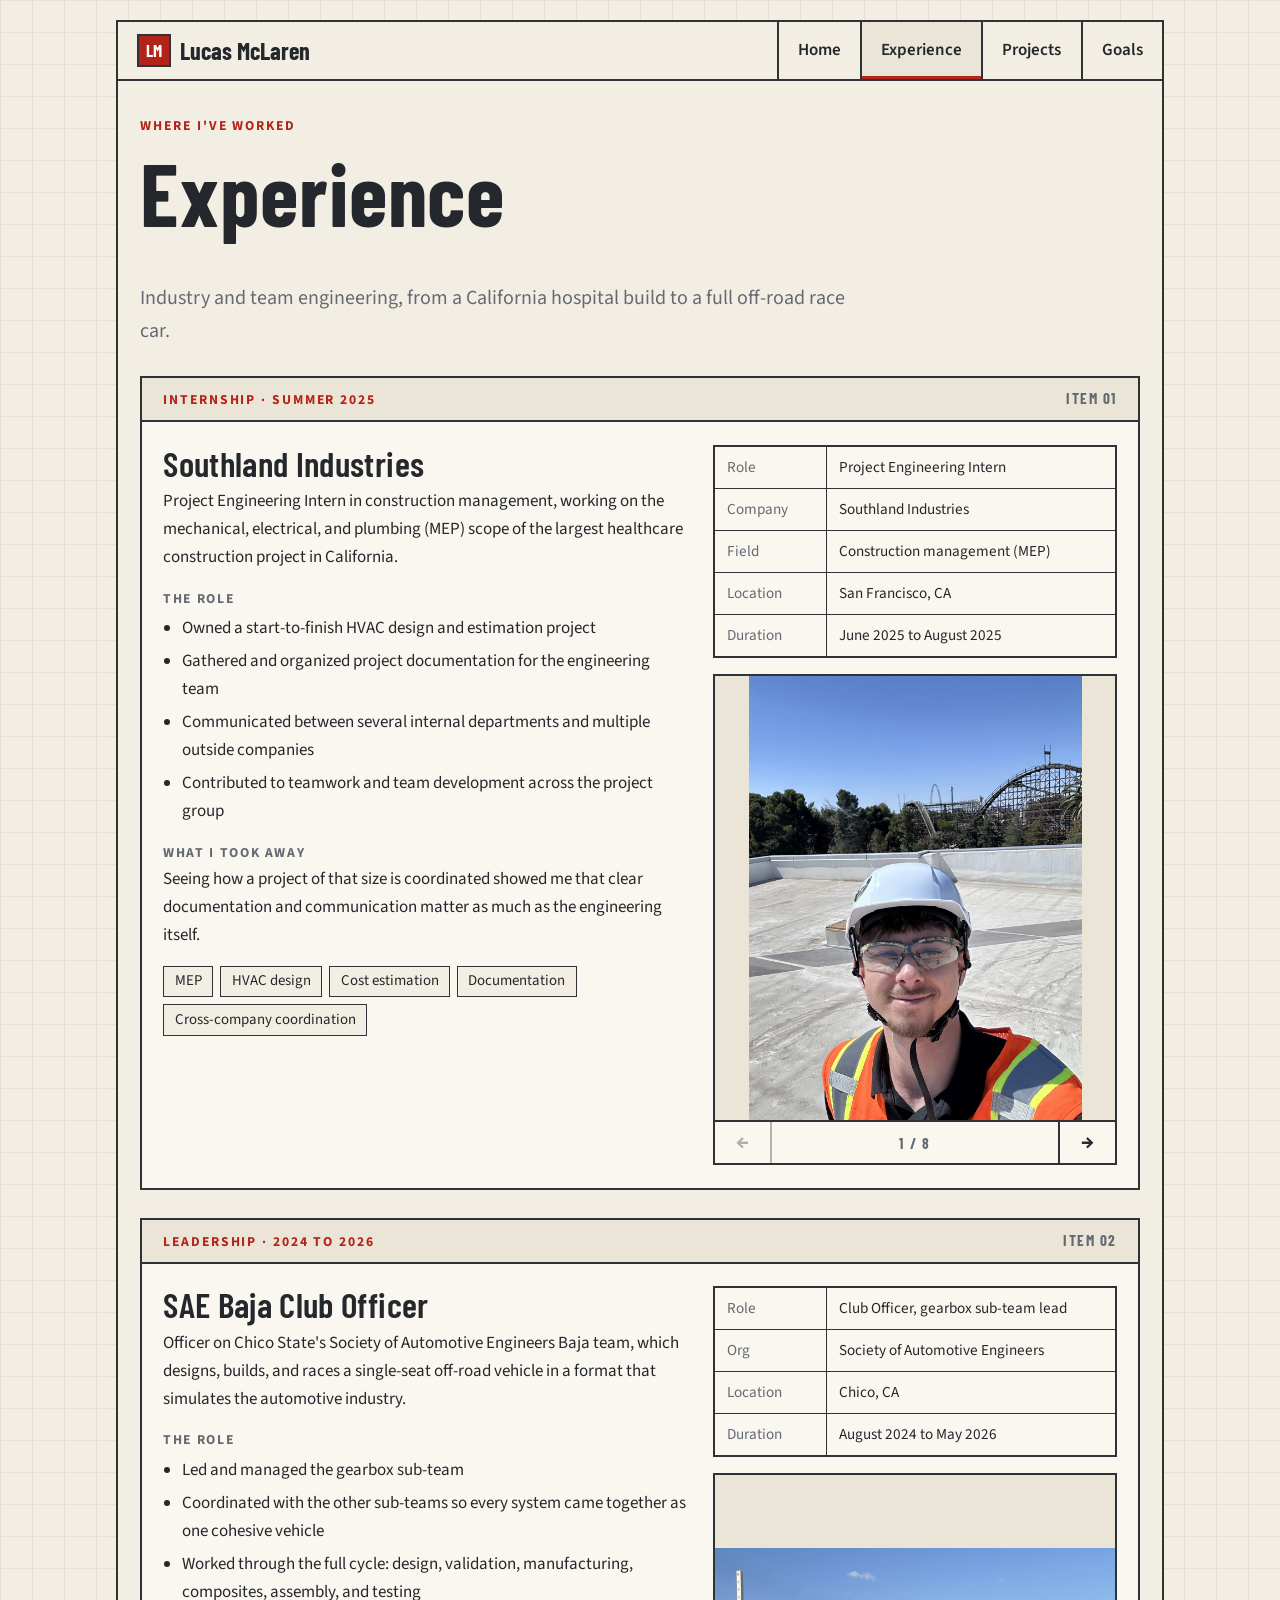
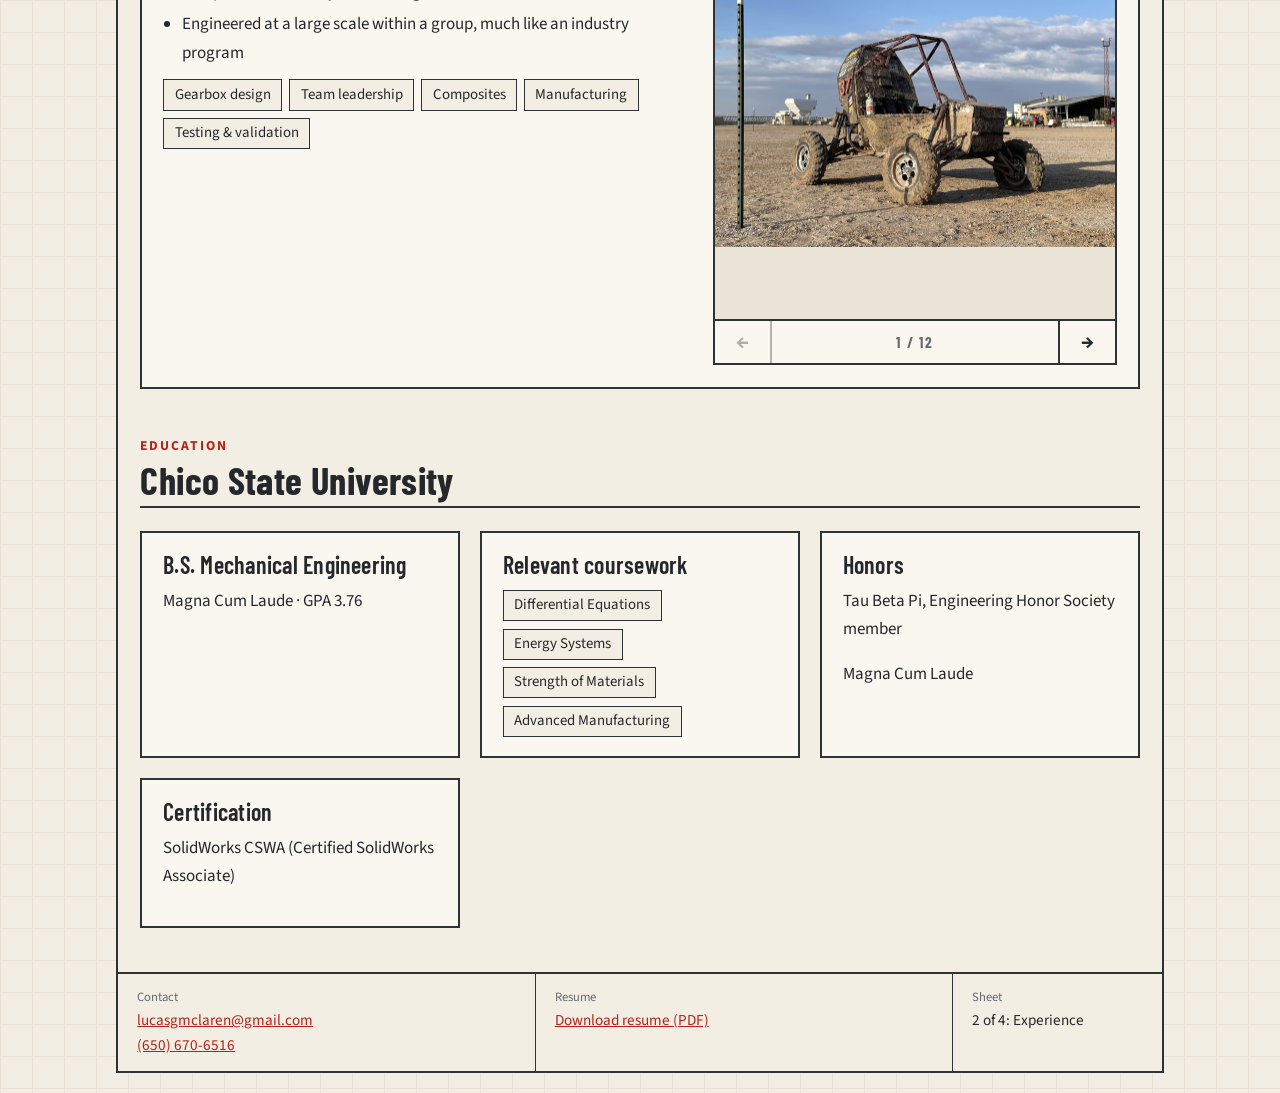
==== commit 6b06d59f: "Baja carousel: crop car photo, drop gear blanks and second team photo Co-Authored-By: Claude Opus 5." ====
--- a/experience.html
+++ b/experience.html
@@ -94,20 +94,18 @@
           <figure class="slide"><img src="images/baja/car-me.jpg" alt="Lucas with the Baja car at competition" loading="lazy"></figure>
           <figure class="slide"><img src="images/baja/car-home.jpg" alt="The finished Baja car in the shop at night" loading="lazy"></figure>
           <figure class="slide"><img src="images/baja/team.jpg" alt="The Wildcat Racing team at competition" loading="lazy"></figure>
-          <figure class="slide"><img src="images/baja/team-2.jpg" alt="The Wildcat Racing team group photo" loading="lazy"></figure>
           <figure class="slide"><img src="images/baja/cad.jpg" alt="SolidWorks CAD model of the Baja car" loading="lazy"></figure>
           <figure class="slide"><img src="images/baja/unfinished.jpg" alt="The Baja car frame during assembly" loading="lazy"></figure>
           <figure class="slide"><img src="images/baja/gearbox.jpg" alt="Gearbox assembly with drive shaft" loading="lazy"></figure>
           <figure class="slide"><img src="images/baja/gearbox-wtabs.jpg" alt="Machined gearbox housing" loading="lazy"></figure>
           <figure class="slide"><img src="images/baja/gearbox-plus-yokes.jpg" alt="Gearbox housing with machined yokes and parts" loading="lazy"></figure>
-          <figure class="slide"><img src="images/baja/gear-blanks.jpg" alt="Machined gear blanks" loading="lazy"></figure>
           <figure class="slide"><img src="images/baja/gear-blanks-2.jpg" alt="Machined gear blanks and spacers" loading="lazy"></figure>
           <figure class="slide"><img src="images/baja/yokes.jpg" alt="Machined drive yokes" loading="lazy"></figure>
           <figure class="slide"><video src="images/baja/in-action.mp4" poster="images/baja/in-action-poster.jpg" muted playsinline loop controls preload="none" aria-label="Baja car driving, no sound"></video></figure>
         </div>
         <div class="carousel-bar">
           <button class="carousel-btn" data-dir="-1" aria-label="Previous photo">&#8592;</button>
-          <span class="carousel-count" aria-live="polite">1 / 14</span>
+          <span class="carousel-count" aria-live="polite">1 / 12</span>
           <button class="carousel-btn" data-dir="1" aria-label="Next photo">&#8594;</button>
         </div>
       </div>
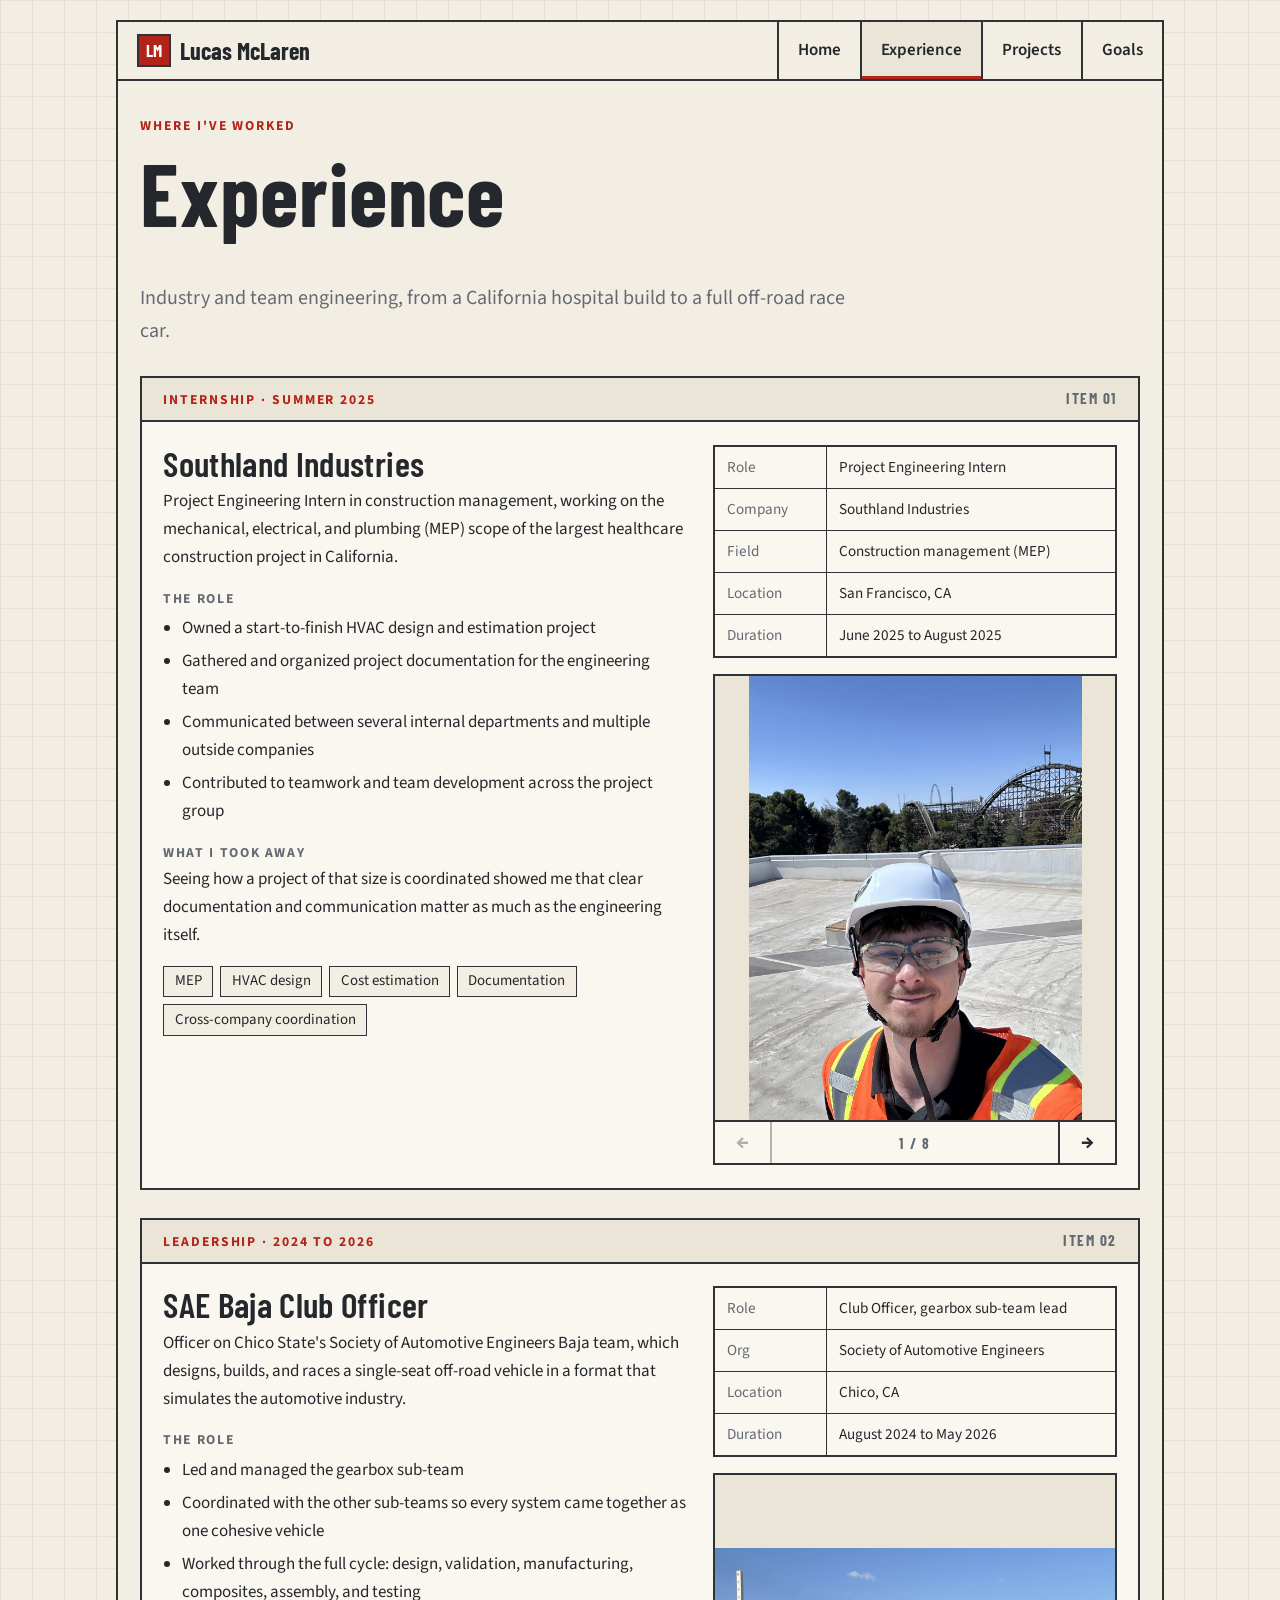
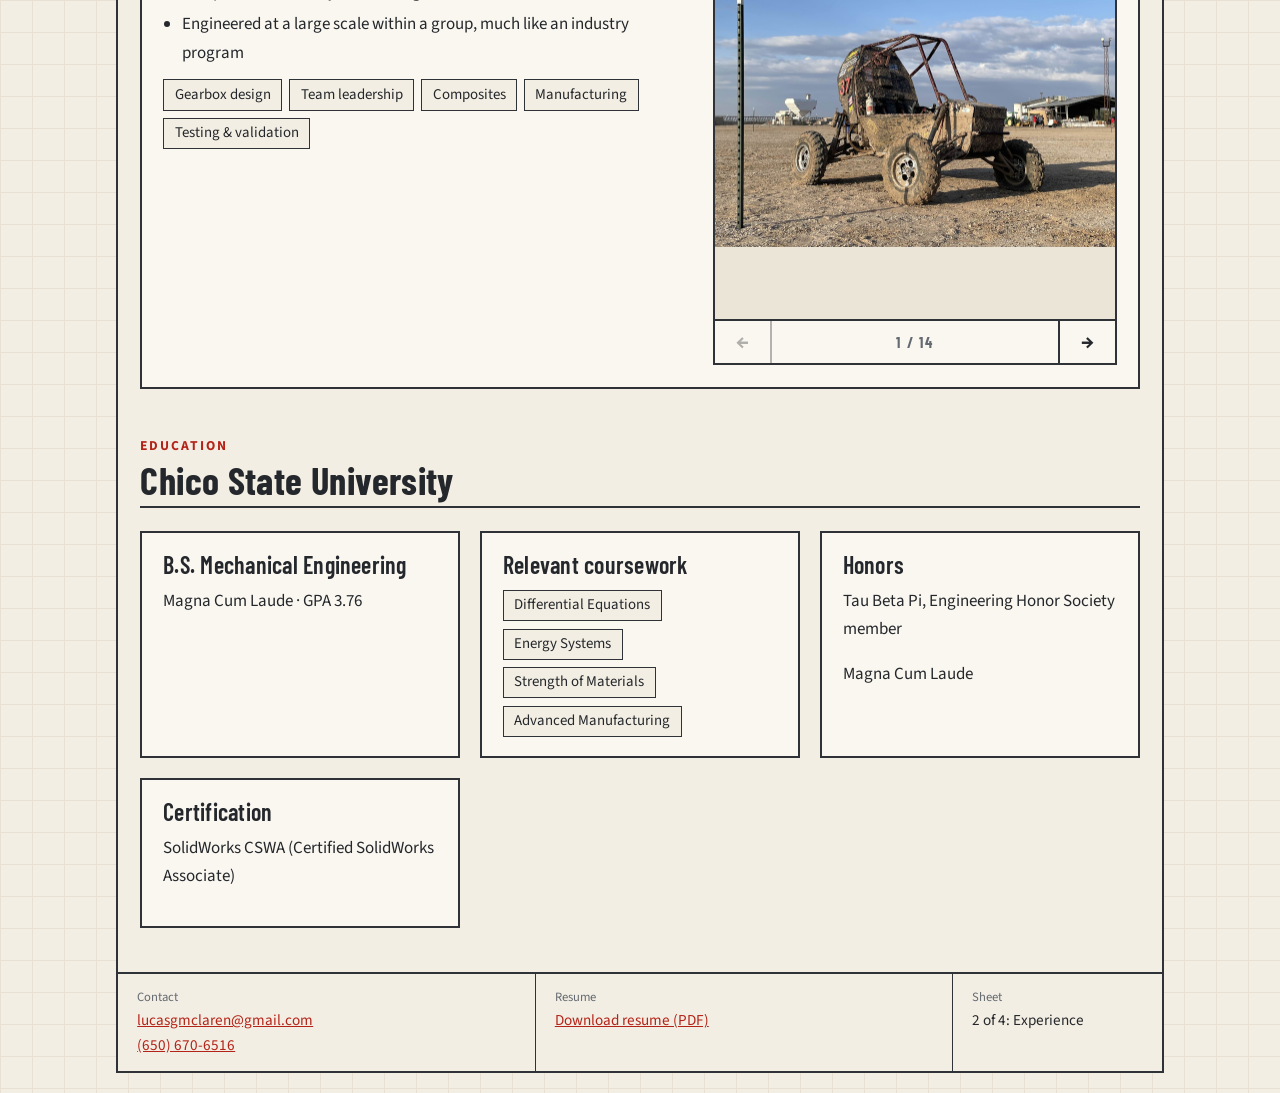
==== commit 19021562: "Add Baja yoke-turning and dyno clips (muted); store go-kart test clip Co-Authored-By: Claude Opus 5." ====
--- a/experience.html
+++ b/experience.html
@@ -101,11 +101,13 @@
           <figure class="slide"><img src="images/baja/gearbox-plus-yokes.jpg" alt="Gearbox housing with machined yokes and parts" loading="lazy"></figure>
           <figure class="slide"><img src="images/baja/gear-blanks-2.jpg" alt="Machined gear blanks and spacers" loading="lazy"></figure>
           <figure class="slide"><img src="images/baja/yokes.jpg" alt="Machined drive yokes" loading="lazy"></figure>
+          <figure class="slide"><video src="images/baja/yoke-turning.mp4" poster="images/baja/yoke-turning-poster.jpg" muted playsinline loop controls preload="none" aria-label="Turning a drive yoke on the lathe, no sound"></video></figure>
           <figure class="slide"><video src="images/baja/in-action.mp4" poster="images/baja/in-action-poster.jpg" muted playsinline loop controls preload="none" aria-label="Baja car driving, no sound"></video></figure>
+          <figure class="slide"><video src="images/baja/dyno.mp4" poster="images/baja/dyno-poster.jpg" muted playsinline loop controls preload="none" aria-label="Baja car dyno testing, no sound"></video></figure>
         </div>
         <div class="carousel-bar">
           <button class="carousel-btn" data-dir="-1" aria-label="Previous photo">&#8592;</button>
-          <span class="carousel-count" aria-live="polite">1 / 12</span>
+          <span class="carousel-count" aria-live="polite">1 / 14</span>
           <button class="carousel-btn" data-dir="1" aria-label="Next photo">&#8594;</button>
         </div>
       </div>
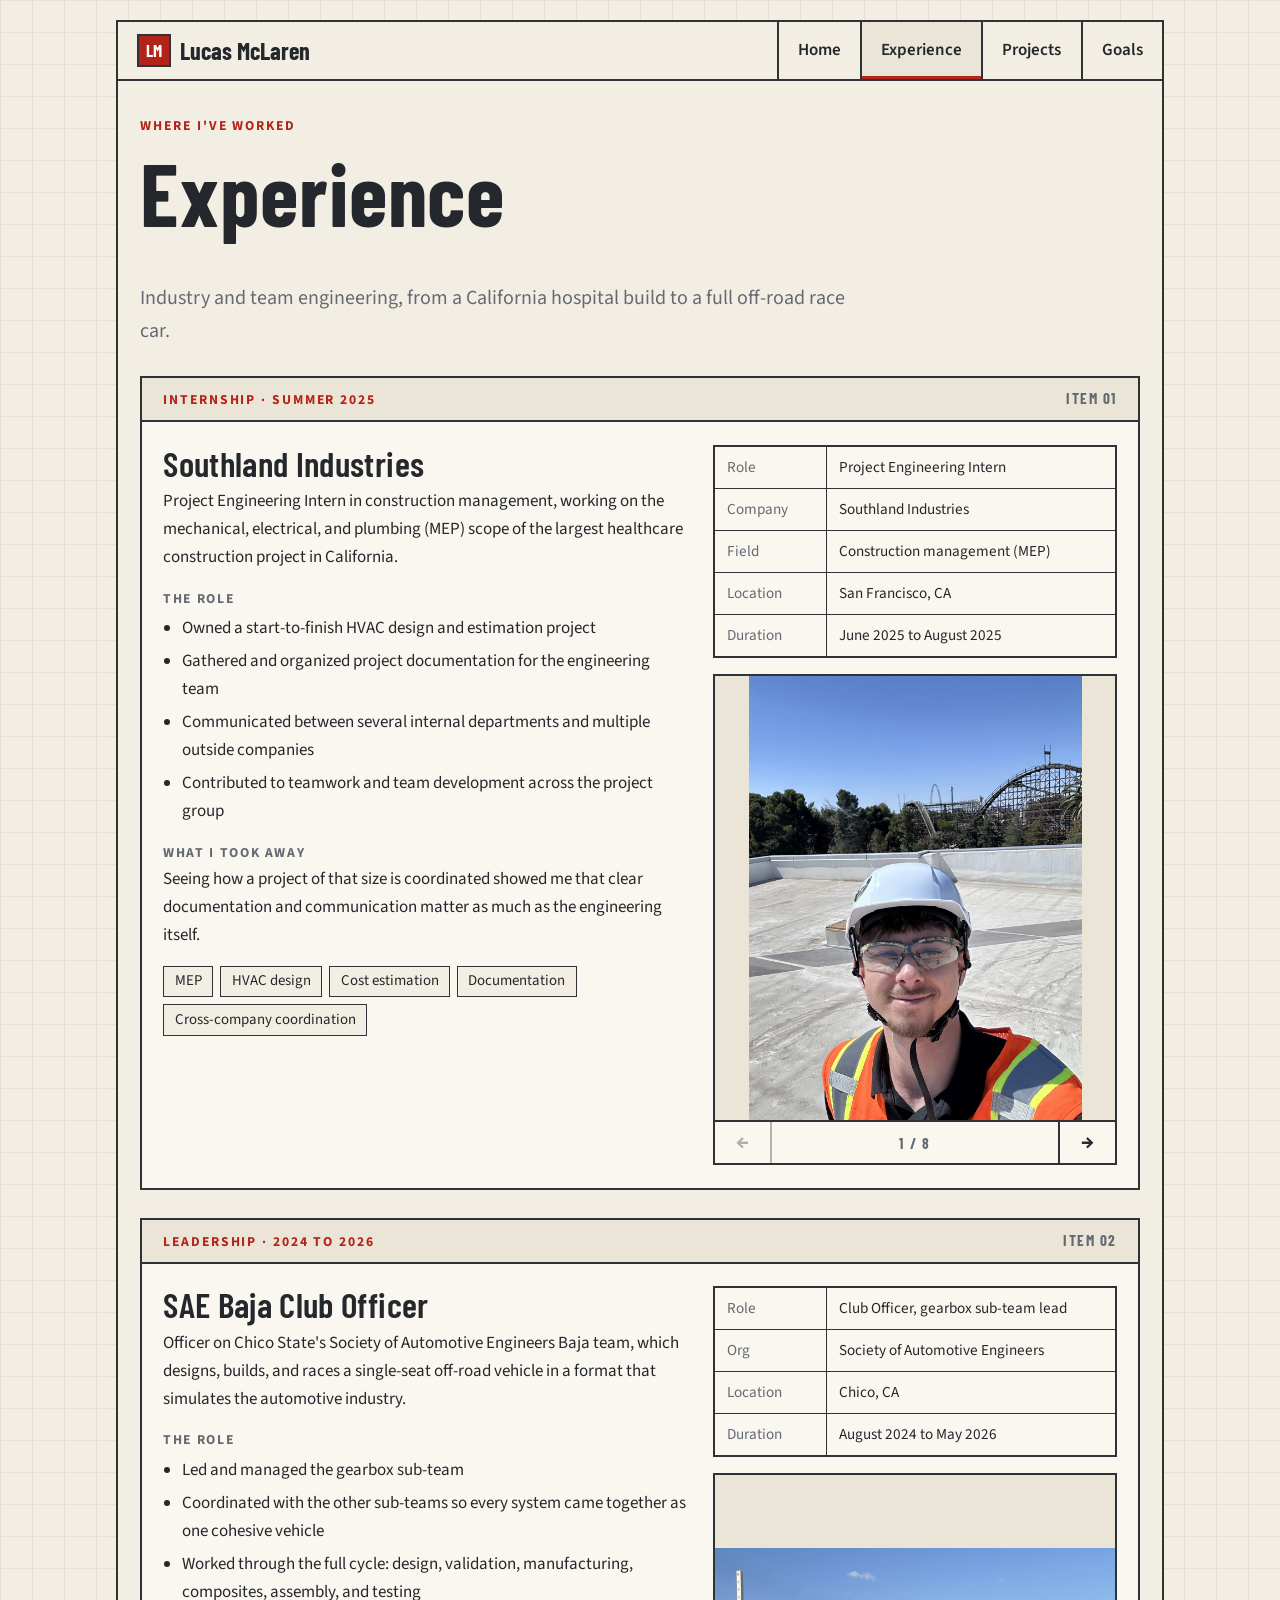
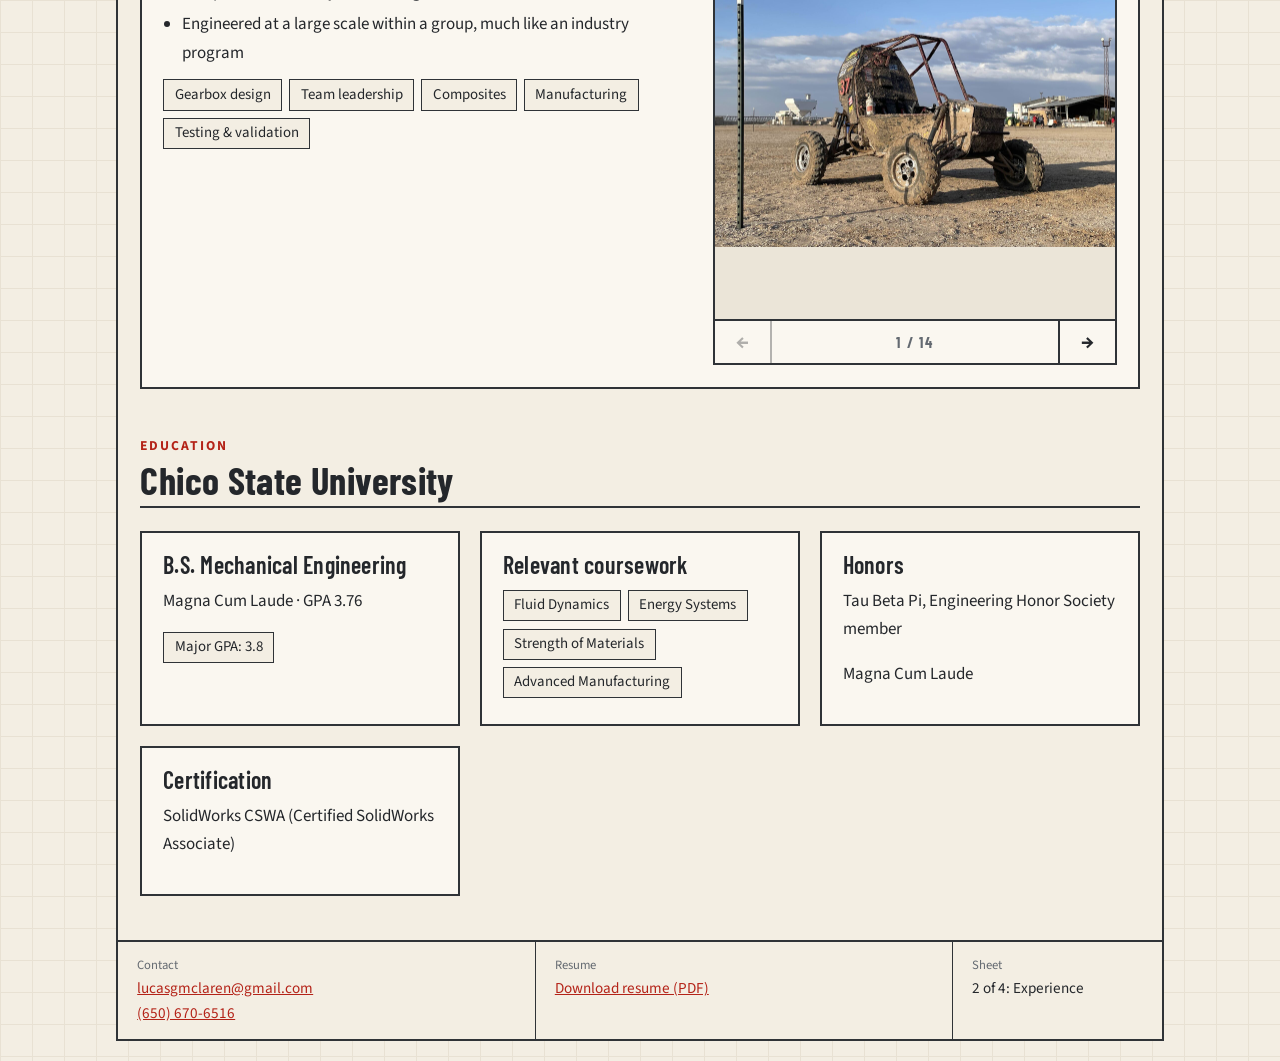
==== commit 7c99ba8a: "Add Major GPA 3.8 tags; update to October 2026 resume Swap coursework Differential Equations -> Flui" ====
--- a/experience.html
+++ b/experience.html
@@ -118,8 +118,8 @@
 <section>
   <div class="section-head"><p class="eyebrow">Education</p><h2>Chico State University</h2></div>
   <div class="cols">
-    <div class="card"><h3>B.S. Mechanical Engineering</h3><p>Magna Cum Laude · GPA 3.76</p></div>
-    <div class="card"><h3>Relevant coursework</h3><ul class="chips"><li>Differential Equations</li><li>Energy Systems</li><li>Strength of Materials</li><li>Advanced Manufacturing</li></ul></div>
+    <div class="card"><h3>B.S. Mechanical Engineering</h3><p>Magna Cum Laude · GPA 3.76</p><ul class="chips"><li>Major GPA: 3.8</li></ul></div>
+    <div class="card"><h3>Relevant coursework</h3><ul class="chips"><li>Fluid Dynamics</li><li>Energy Systems</li><li>Strength of Materials</li><li>Advanced Manufacturing</li></ul></div>
     <div class="card"><h3>Honors</h3><p>Tau Beta Pi, Engineering Honor Society member</p><p>Magna Cum Laude</p></div>
     <div class="card"><h3>Certification</h3><p>SolidWorks CSWA (Certified SolidWorks Associate)</p></div>
   </div>
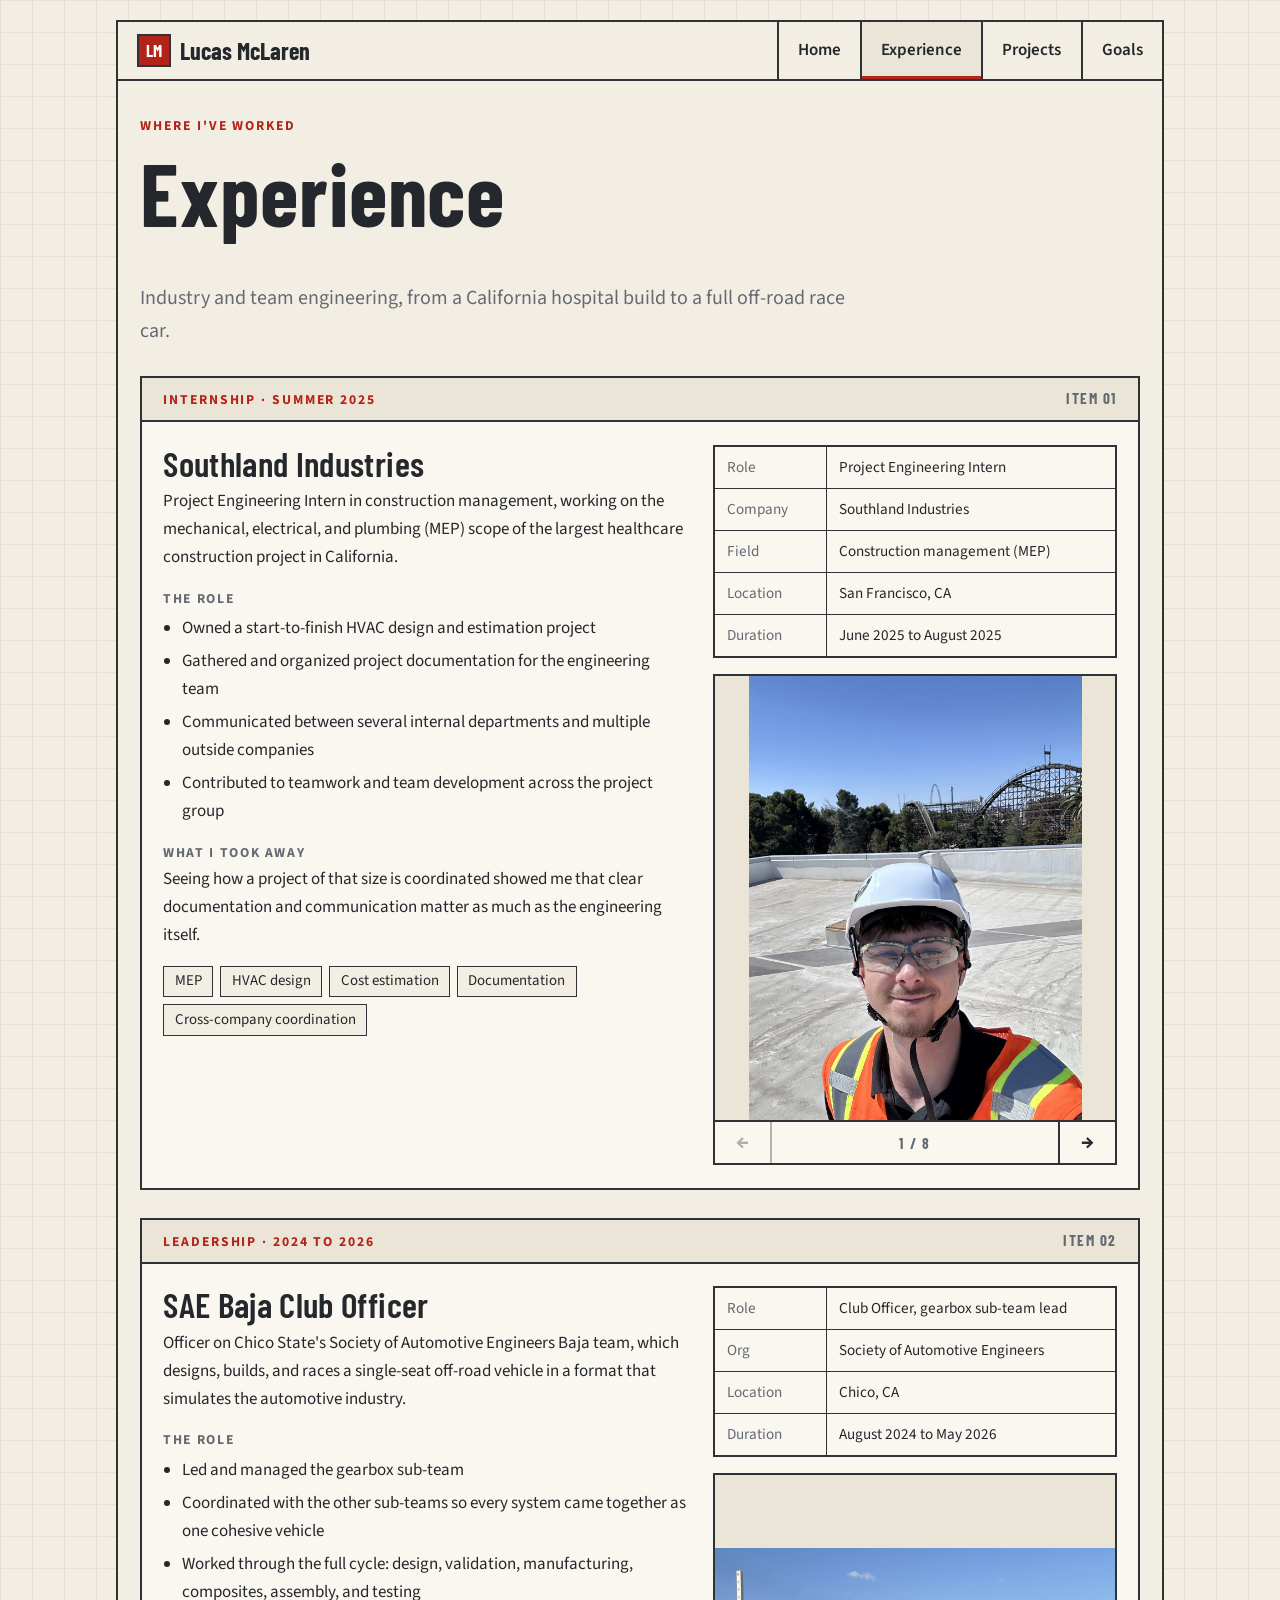
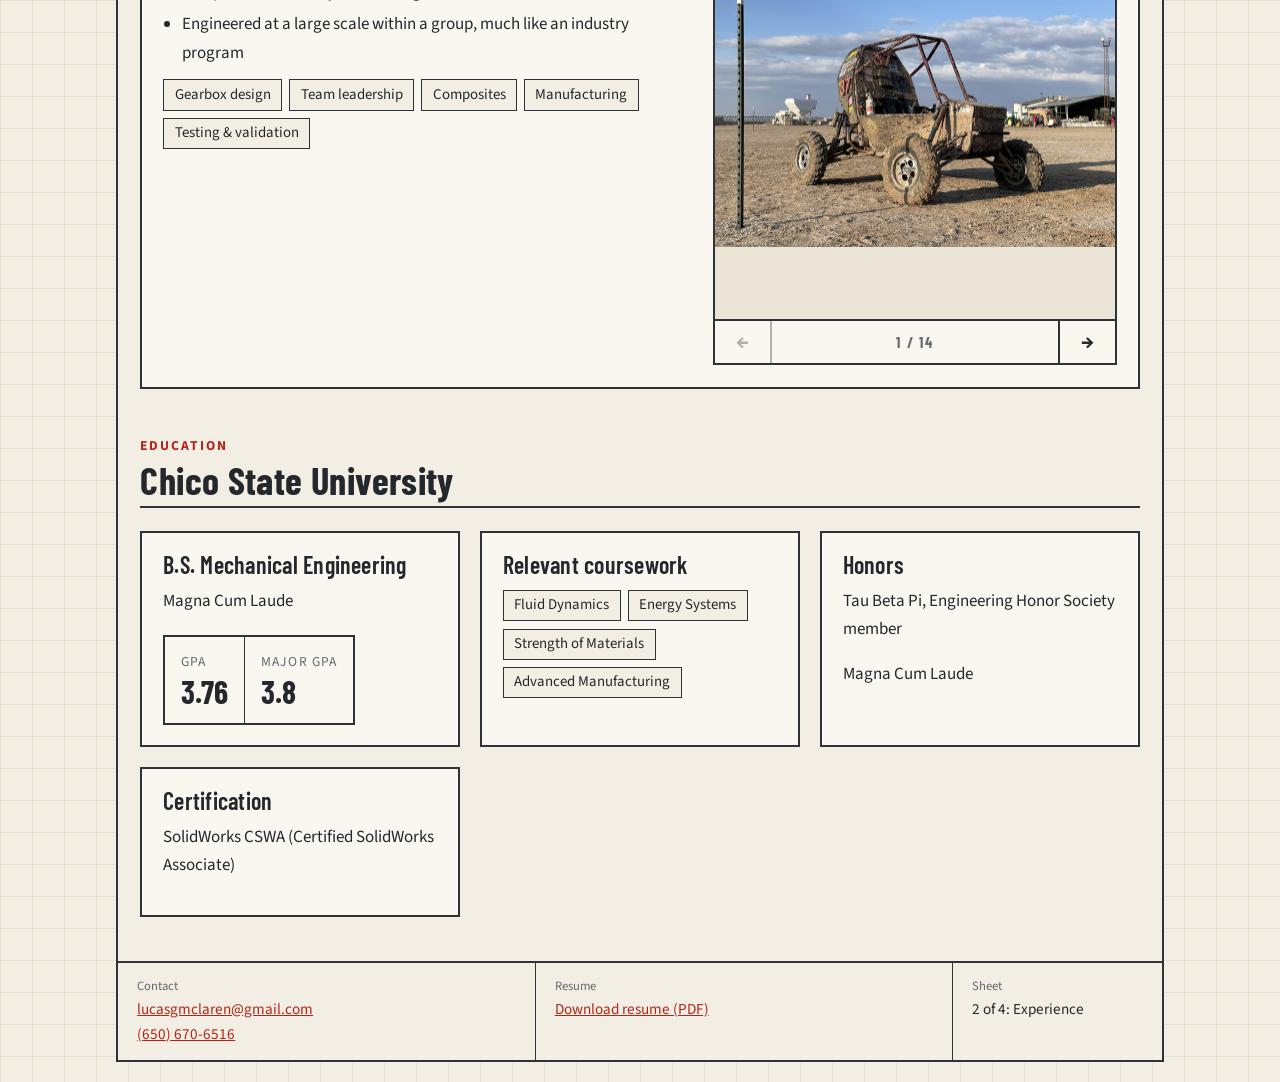
==== commit d16f8081: "Show GPA and Major GPA as matching side-by-side stat boxes Co-Authored-By: Claude Opus 5.5 <noreply@" ====
--- a/experience.html
+++ b/experience.html
@@ -118,7 +118,7 @@
 <section>
   <div class="section-head"><p class="eyebrow">Education</p><h2>Chico State University</h2></div>
   <div class="cols">
-    <div class="card"><h3>B.S. Mechanical Engineering</h3><p>Magna Cum Laude · GPA 3.76</p><ul class="chips"><li>Major GPA: 3.8</li></ul></div>
+    <div class="card"><h3>B.S. Mechanical Engineering</h3><p>Magna Cum Laude</p><div class="stats compact"><div class="stat"><small>GPA</small><strong>3.76</strong></div><div class="stat"><small>Major GPA</small><strong>3.8</strong></div></div></div>
     <div class="card"><h3>Relevant coursework</h3><ul class="chips"><li>Fluid Dynamics</li><li>Energy Systems</li><li>Strength of Materials</li><li>Advanced Manufacturing</li></ul></div>
     <div class="card"><h3>Honors</h3><p>Tau Beta Pi, Engineering Honor Society member</p><p>Magna Cum Laude</p></div>
     <div class="card"><h3>Certification</h3><p>SolidWorks CSWA (Certified SolidWorks Associate)</p></div>
--- a/style.css
+++ b/style.css
@@ -44,6 +44,7 @@
 .stats{display:inline-grid;grid-auto-flow:column;margin-top:1.6rem;border:2px solid var(--line);background:var(--panel)}
 .stat{padding:.9rem 1rem;border-right:1px solid var(--line)}
 .stat:last-child{border-right:0}
+.stats.compact{margin-top:.2rem}
 .stat small{display:block;color:var(--muted);font-size:.85rem;text-transform:uppercase;letter-spacing:.08em}
 .stat strong{display:block;font:700 2rem/1.1 "Barlow Condensed",Impact,sans-serif}
 .actions{display:flex;flex-wrap:wrap;gap:.7rem;margin-top:1.6rem}
@@ -118,8 +119,6 @@
   nav{width:100%}
   nav a{border-left:0;border-top:2px solid var(--line);flex:1;justify-content:center;padding:.75rem .5rem}
   nav a+a{border-left:2px solid var(--line)}
-  .stat{border-right:0;border-bottom:1px solid var(--line)}
-  .stat:last-child{border-bottom:0}
   .fig-row{grid-template-columns:1fr}
   footer.block{grid-template-columns:1fr}
   footer.block div{border-right:0;border-bottom:1px solid var(--line)}
